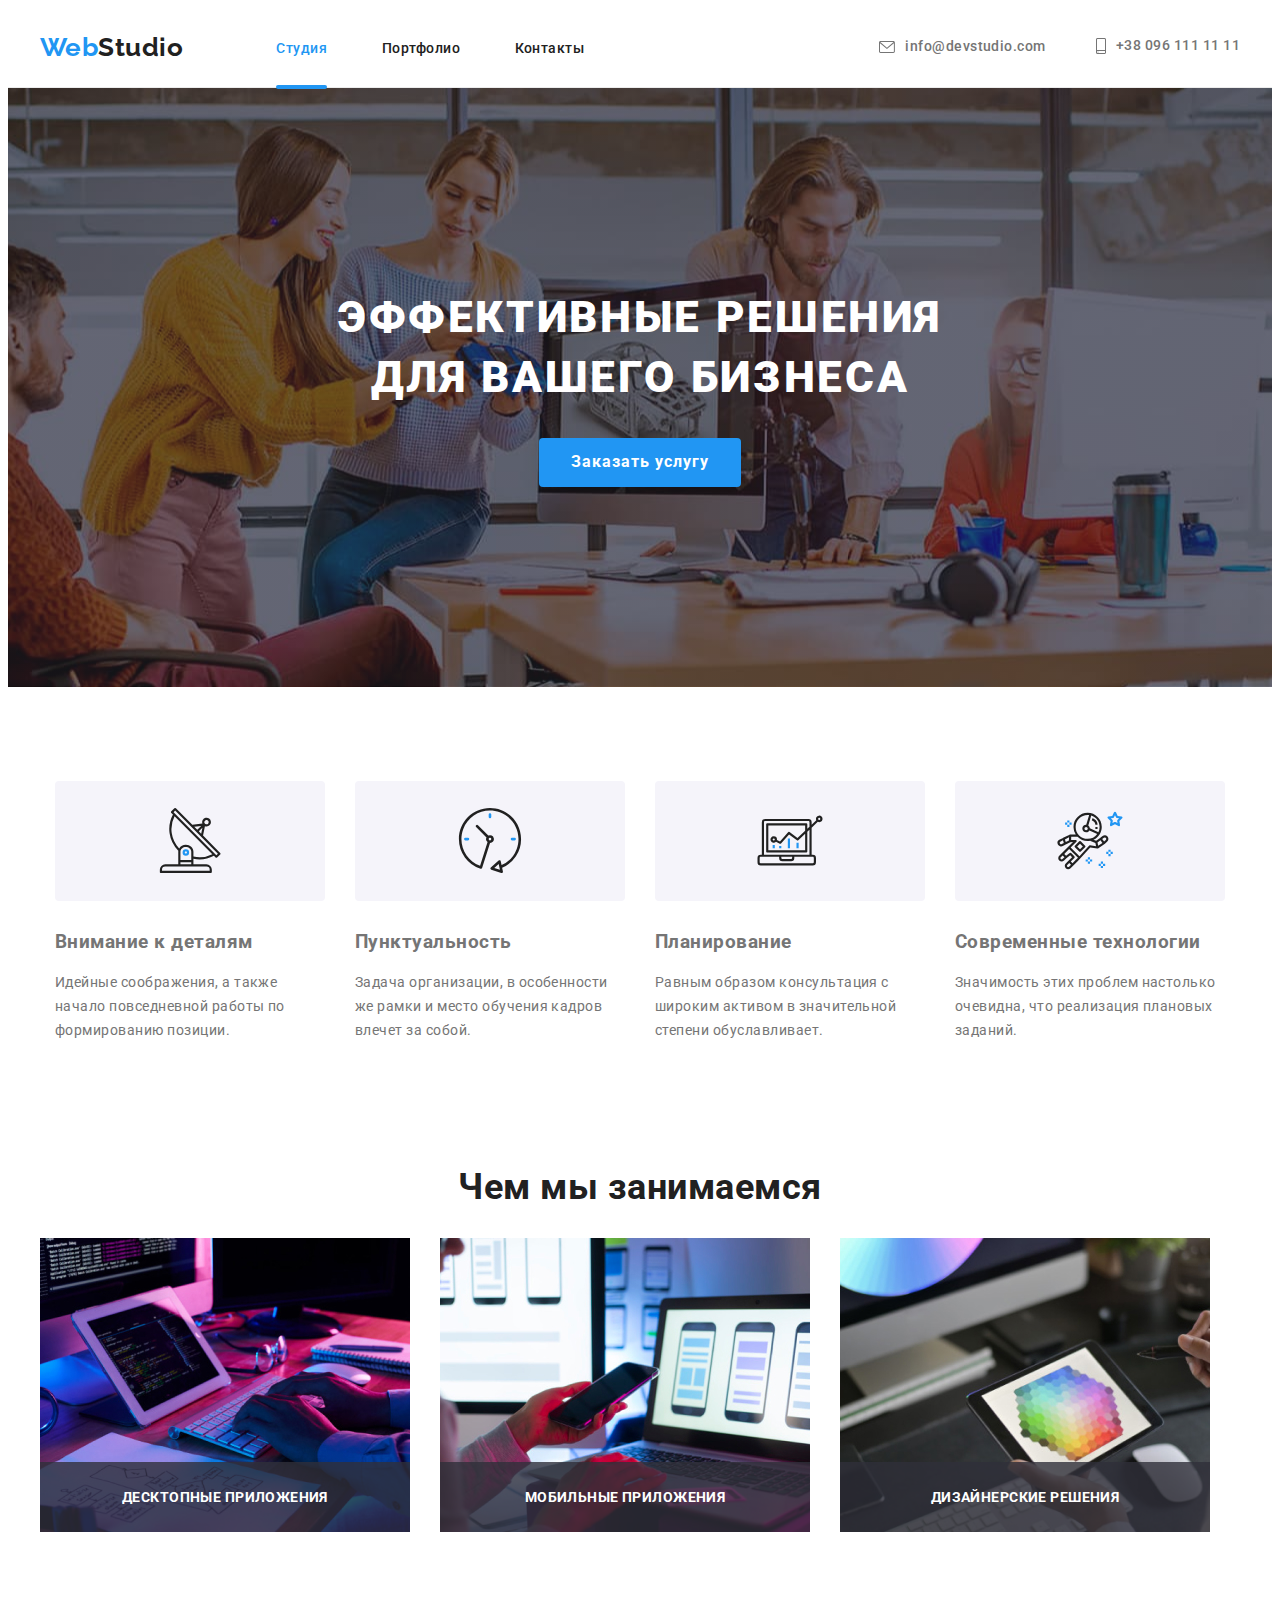
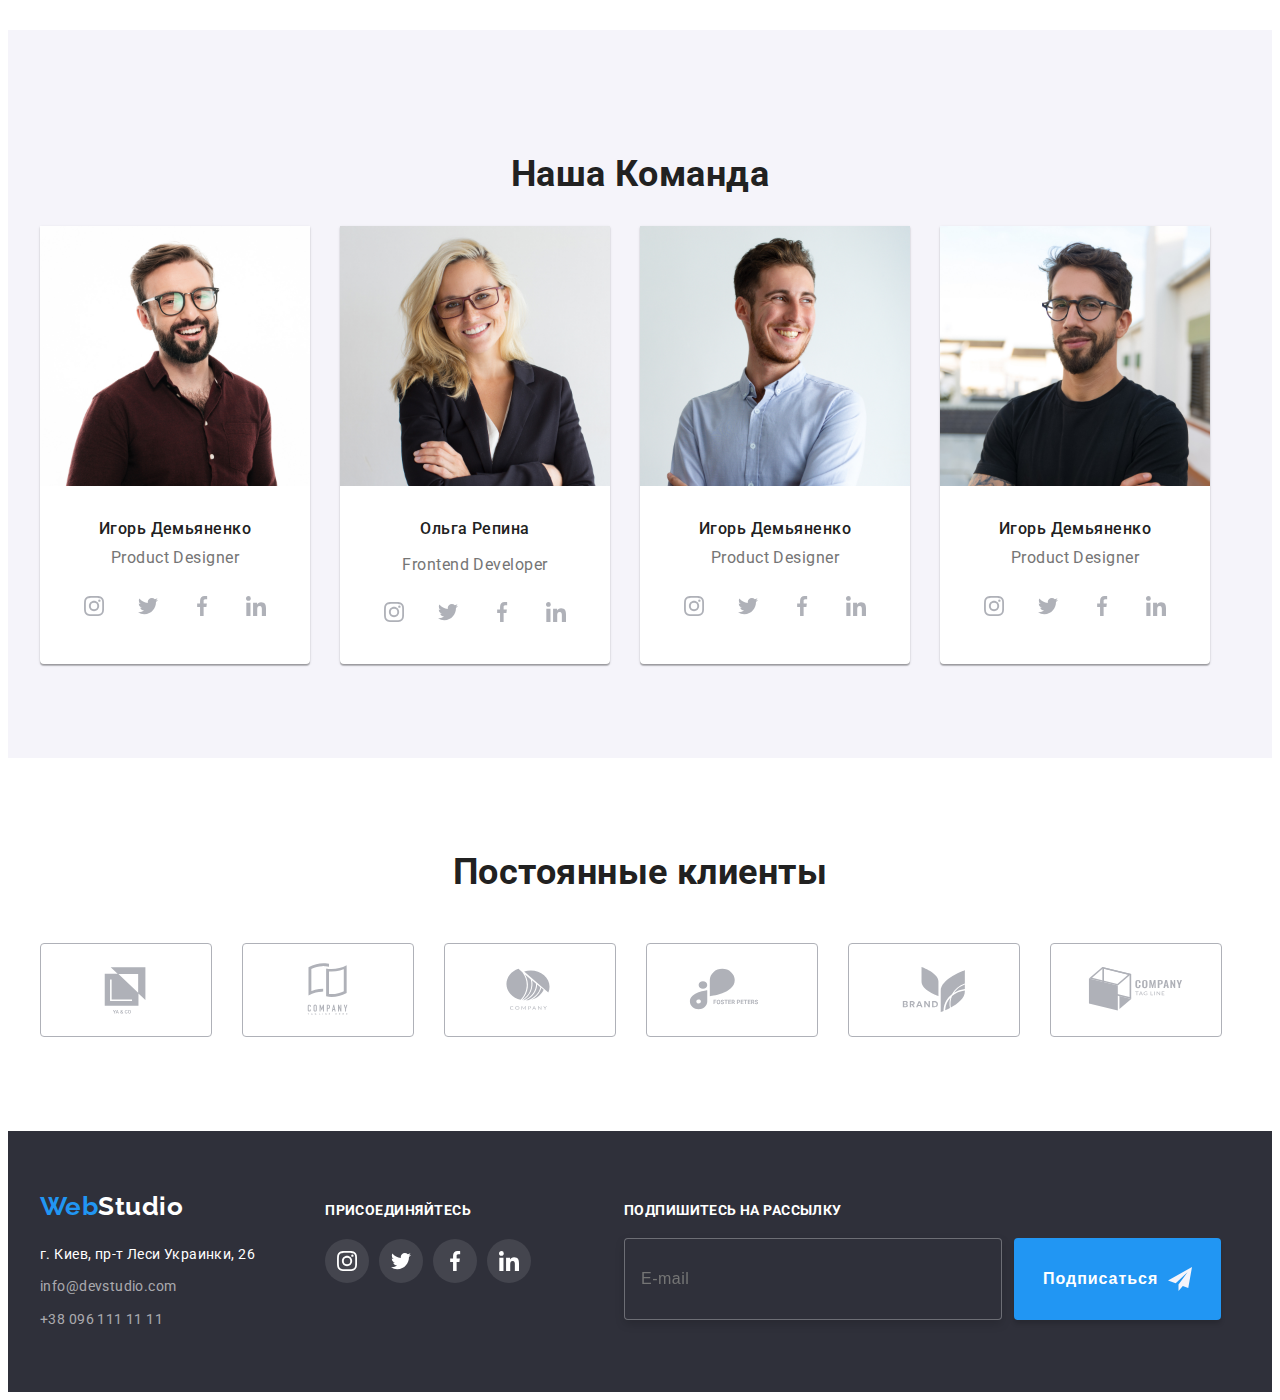
==== index.html @ 6ec65232 "homework1" ====
<!DOCTYPE html>
<html lang="ru">
<head>
    <meta charset="UTF-8">
    <meta http-equiv="X-UA-Compatible" content="IE=edge">
    <meta name="viewport" content="width=device-width, initial-scale=1.0">
    <title>Document</title>
    <link 
    href="https://fonts.googleapis.com/css2?family=Raleway:wght@700&family=Roboto:wght@400;500;700;900&display=swap" rel="stylesheet"
    />
    <link rel="stylesheet" 
    href="https://cdnjs.cloudflare.com/ajax/libs/modern-normalize/1.1.0/modern-normalize.min.css" integrity="sha512-wpPYUAdjBVSE4KJnH1VR1HeZfpl1ub8YT/NKx4PuQ5NmX2tKuGu6U/JRp5y+Y8XG2tV+wKQpNHVUX03MfMFn9Q==" crossorigin="anonymous" referrerpolicy="no-referrer" 
    />
    <link rel="stylesheet" href="./css/styles.css">
</head>
<body>
<!-- Шапка сайта -->
<header class="header-style">
    <nav class="nav-style conteiner">
            <a href="./index.html" class="logo"><span class="logo-color">Web</span>Studio</a>
            <ul class="site-nav list">
            <li class="item">
                <a href="./index.html" class="primery-nav-link">Студия</a>
            </li>
            <li class="item">
                <a href="./portfolio.html" class="nav-link" >Портфолио</a>
            </li>
            <li class="item">
                <a href="" class="nav-link">Контакты</a>
            </li>
            </ul>
            <ul class="auth-nav list">
            <li class="item">
             <a href="mailto:info@devstudio.com" class="contact-link">
                <svg class="header-icon" width="16" height="12"> 
                    <use href="./img/icons.svg#icon-mail">
                    </use>
                </svg>
                info@devstudio.com</a>
            </li>
            <li class="item">
             <a href="tel:+380991956428" class="contact-link">
                <svg class="header-icon" width="10" height="16">
                <use href="./img/icons.svg#icon-smartphone">
                </use>
                </svg> 
                +38 096 111 11 11</a>
             </li>
        </ul>
    </nav>
 </header>
 <main>
   <!-- Герой -->
   <section class="hero-style">
           <div class="hero-content conteiner">
           <h1>Эффективные решения <br>для вашего бизнеса</h1>
           <button type="button" class="button" data-modal-open>Заказать услугу</button>
           <div class="backdrope is-hidden" data-modal>
             <div class="modal">
                <button type="button" class="close-button" data-modal-close>
                    <svg class="close" width="11" height="11"> 
                        <use href="./img/icons/icons.svg#icon-close">
                        </use>
                    </svg>
                 </button>
                    <form class="form-style" action="">
                        <h2 class="">Оставьте свои данные, мы вам перезвоним</h2>
                    <label class="modal-form">
                        <span class="form-title">Имя</span>
                        <input class="form-input" type="text" name="user-name" placeholder=" " autofocus minlength="6" maxlength="12" required>
                        <svg class="modal-icon" height="12" width="12">
                            <use href="./img/icons/icons.svg#icon-name"></use>
                        </svg>
                    </label>
                    <label class="modal-form">
                        <span class="form-title">Телефон</span>
                        <input class="form-input" type="tel" name="user-phone" placeholder=" " minlength="6" maxlength="12" required>
                        <svg class="modal-icon" height="13" width="13">
                            <use href="./img/icons/icons.svg#icon-phone"></use>
                        </svg>
                    </label>
                    <label class="modal-form">
                        <span class="form-title">Почта</span>
                        <input type="email" class="form-input" name="user-mail" placeholder=" " minlength="6" maxlength="12" required>
                        <svg class="modal-icon" height="12" width="15">
                            <use href="./img/icons/icons.svg#icon-email"></use>
                        </svg>
                    </label>
                    <label>
                        <span class="form-title">Комментарий</span>
                        <textarea class="modal-text" rows="5" placeholder="Введите текст"></textarea>
                      </label>
                      <label class="label-checkbox">
                        <input class="modal-checkbox" type="checkbox" value="">
                        <span class="checkbox-on"></span>
                        <span class="saubscription">Соглашаюсь с рассылкой и принимаю
                            <a href="">Условия договора</a></span>
                      </label> 
                      <button class="modal-close-button" type="submit">Отправить</button>
                    </form>
                </form>
                </div>
             </div>
           </div>
   </section>
   <!-- Наши преимущества -->
   <section class="benefits">
    <div benefits__class="conteiner">
        <h2 class="benefits__heading">Наши преимущества</h2>
        <ul class="benefits__list list">
            <li class="benefits__item">
                <div class="benefits__icon">
                <svg height="65" widht="70" >
                    <use class="icon" href="./img/icons.svg#icon-antena">
                    </use>
                </svg>
            </div>
                <h3>Внимание к деталям</h3>
                <p class="benefits__title">Идейные соображения, а также начало повседневной работы по формированию позиции.</p>
            </li>
            <li class="benefits__item">
                <div class="benefits__icon">
                    <svg height="65" widht="70" >
                        <use class="icon" href="./img/icons.svg#icon-clock">
                        </use>
                    </svg>
                </div>
                <h3>Пунктуальность</h3>
                <p class="benefits__title">Задача организации, в особенности же рамки и место обучения кадров влечет за собой.</p>
            </li>
            <li class="benefits__item">
                <div class="benefits__icon">
                    <svg height="65" widht="70" >
                        <use class="icon" href="./img/icons.svg#icon-diagram">
                        </use>
                    </svg>
                </div>
                <h3>Планирование</h3>
                <p class="benefits__title">Равным образом консультация с широким активом в значительной степени обуславливает.</p>
            </li>
            <li class="benefits__item">
                <div class="benefits__icon">
                    <svg height="65" widht="70" >
                        <use class="icon" href="./img/icons.svg#icon-astronaut">
                        </use>
                    </svg>
                </div>
                <h3>Современные технологии</h3>
                <p class="benefits__title">Значимость этих проблем настолько очевидна, что реализация плановых заданий.</p>
            </li>
        </ul>
    </div>
   </section>
   <!--  чем мы занимаемся -->
   <section class="business">
       <div class="conteiner">
       <h2 class="business-heading">Чем мы занимаемся</h2>
       <ul class="business__list list">
        <li class="business__list--item">
            <img src="./img/1.jpeg" alt="Чем мы занимаемся" width="370">
                <p class="business__list--title">Десктопные приложения</p>
        </li>
        <li class="business__list--item">
            <img src="./img/2.jpeg" alt="Чем мы занимаемся" width="370">
                <p class="business__list--title">Мобильные приложения</p>
        </li>
        <li class="business__list--item">
            <img src="./img/3.jpeg" alt="Чем мы занимаемся" width="370">
                <p class="business__list--title">Дизайнерские решения</p>
        </li>
       </ul>
       </div>
   </section>
   <!-- Наша команда -->
   
   <section class="our-command">
    <div class="conteiner">
        <h2 class="command__heading">Наша Команда</h2>
        <ul class="command list">
            <li class="command__cart">
                <img src="./img/camanda1.jpeg" alt="наша команда" width="270">
                 <div class="command__info">
                    <h3 class="command__name">Игорь Демьяненко</h3>
                    <p class="command__position">Product Designer</p>
                    <ul class="command__socials list">
                        <li>
                            <a class="command__socials--link" href="">
                            <svg class="command__socials--icon" height="20" width="20">
                            <use href="./img/icons.svg#icon-instagram"></use>
                            </svg>
                            </a>
                        </li>
                        <li>
                            <a class="command__socials--link" href="">
                            <svg class="command__socials--icon" height="20" width="20">
                            <use href="./img/icons.svg#icon-twitter"></use>
                            </svg>
                            </a>
                        </li>
                        <li>
                            <a class="command__socials--link" href="">
                            <svg class="command__socials--icon" height="20px" width="20px">
                            <use href="./img/icons.svg#icon-facebook"></use>
                            </svg>
                            </a>
                        </li>
                        <li>
                            <a class="command__socials--link" href="">
                            <svg class="command__socials--icon" height="20" width="20">
                            <use href="./img/icons.svg#icon-linkedin"></use>
                            </svg>
                            </a>
                        </li>
                    </ul>
                 </div> 
            </li>
            <li class="command__cart">
                <img src="./img/camanda2.jpeg" alt="наша команда" width="270">
                <div class="command__info">
                    <h3 class="command__name">Ольга Репина</h3>
                    <p class="comand-position">Frontend Developer</p>
                    <ul class="command__socials list">
                        <li>
                            <a class="command__socials--link" href="">
                            <svg class="command__socials--icon" height="20" width="20">
                            <use href="./img/icons.svg#icon-instagram"></use>
                            </svg>
                            </a>
                        </li>
                        <li>
                            <a class="command__socials--link" href="">
                            <svg class="command__socials--icon" height="20" width="20">
                            <use href="./img/icons.svg#icon-twitter"></use>
                            </svg>
                            </a>
                        </li>
                        <li>
                            <a class="command__socials--link" href="">
                            <svg class="command__socials--icon" height="20px" width="20px">
                            <use href="./img/icons.svg#icon-facebook"></use>
                            </svg>
                            </a>
                        </li>
                        <li>
                            <a class="command__socials--link" href="">
                            <svg class="command__socials--icon" height="20" width="20">
                            <use href="./img/icons.svg#icon-linkedin"></use>
                            </svg>
                            </a>
                        </li>
                    </ul>
                </div>
                
            </li>
            <li class="command__cart">
                <img src="./img/camanda3.jpeg" alt="наша команда" width="270">
                <div class="command__info">
                    <h3 class="command__name">Игорь Демьяненко</h3>
                    <p class="command__position">Product Designer</p>
                    <ul class="command__socials list">
                        <li>
                            <a class="command__socials--link" href="">
                            <svg class="command__socials--icon" height="20" width="20">
                            <use href="./img/icons.svg#icon-instagram"></use>
                            </svg>
                            </a>
                        </li>
                        <li>
                            <a class="command__socials--link" href="">
                            <svg class="command__socials--icon" height="20" width="20">
                            <use href="./img/icons.svg#icon-twitter"></use>
                            </svg>
                            </a>
                        </li>
                        <li>
                            <a class="command__socials--link" href="">
                            <svg class="command__socials--icon" height="20px" width="20px">
                            <use href="./img/icons.svg#icon-facebook"></use>
                            </svg>
                            </a>
                        </li>
                        <li>
                            <a class="command__socials--link" href="">
                            <svg class="command__socials--icon" height="20" width="20">
                            <use href="./img/icons.svg#icon-linkedin"></use>
                            </svg>
                            </a>
                        </li>
                    </ul>
                </div>
                
            </li>
            <li class="command__cart">
                <img src="./img/camanda4.jpeg" alt="наша команда" width="270">
                <div class="command__info">
                    <h3 class="command__name">Игорь Демьяненко</h3>
                    <p class="command__position">Product Designer</p>
                    <ul class="command__socials list">
                        <li>
                            <a class="command__socials--link" href="">
                            <svg class="command__socials--icon" height="20" width="20">
                            <use href="./img/icons.svg#icon-instagram"></use>
                            </svg>
                            </a>
                        </li>
                        <li>
                            <a class="command__socials--link" href="">
                            <svg class="command__socials--icon" height="20" width="20">
                            <use href="./img/icons.svg#icon-twitter"></use>
                            </svg>
                            </a>
                        </li>
                        <li>
                            <a class="command__socials--link" href="">
                            <svg class="command__socials--icon" height="20px" width="20px">
                            <use href="./img/icons.svg#icon-facebook"></use>
                            </svg>
                            </a>
                        </li>
                        <li>
                            <a class="command__socials--link" href="">
                            <svg class="command__socials--icon" height="20" width="20">
                            <use href="./img/icons.svg#icon-linkedin"></use>
                            </svg>
                            </a>
                        </li>
                    </ul>
                </div>
            </li>
        </ul>
   </section>
   <section class="clients">
    <div class="clients-style conteiner">
        <h2>Постоянные клиенты</h2>
        <ul class="client-content list">
            <li class="client-box">
                <a class="client-link" href="">
                    <svg class="client-icon" height="60" width="106">
                    <use href="./img/icons.svg#icon-logo1"></use>
                    </svg>
                </a>
            </li>
            <li class="client-box">
                <a class="client-link" href="">
                    <svg class="client-icon" height="60" width="106">
                    <use href="./img/icons.svg#icon-logo2"></use>
                    </svg>
                </a>
            </li>
            <li class="client-box">
                <a class="client-link" href="">
                    <svg class="client-icon" height="60" width="106">
                    <use href="./img/icons.svg#icon-logo3"></use>
                    </svg>
                </a>
            </li>
            <li class="client-box">
                <a class="client-link" href="">
                    <svg class="client-icon" height="60" width="106">
                    <use href="./img/icons.svg#icon-logo4"></use>
                    </svg>
                </a>
            </li>
            <li class="client-box">
                <a class="client-link" href="">
                    <svg class="client-icon" height="60" width="106">
                    <use href="./img/icons.svg#icon-logo5"></use>
                    </svg>
                </a>
            </li>
            <li class="client-box">
                <a class="client-link" href="">
                    <svg class="client-icon" height="60" width="106">
                    <use href="./img/icons.svg#icon-logo6"></use>
                    </svg>
                </a>
            </li>
        </ul>
    </div>
   </section>
 </main>
<!-- Подвал -->
  <footer class="footer">
    <div class="footer__style conteiner">
         <address class="address">
            <a href="./index.html" class="footer__logo"><span class="logo-color">Web</span>Studio</a>
             <ul class="address__list list">
                <li class="address__item">
            <a href="https://www.google.com/maps/place/%D0%B1%D1%83%D0%BB.+%D0%9B%D0%B5%D1%81%D0%B8+%D0%A3%D0%BA%D1%80%D0%B0%D0%B8%D0%BD%D0%BA%D0%B8,+26,+%D0%9A%D0%B8%D0%B5%D0%B2,+02000/data=!4m2!3m1!1s0x40d4cf0e033ecbe9:0x57a4dffefec77da0?sa=X&ved=2ahUKEwik_cm1_Jr4AhUux4sKHWJNCagQ8gF6BAgCEAE" class="address__location">г. Киев, пр-т Леси Украинки, 26</a>
            </li>
            <li class="address__item">
            <a href="mailto:info@devstudio.com" class="address__contact">info@devstudio.com</a>
            </li>
            <li class="address__item">
            <a class="address__contact" href="tel:+380991956428">+38 096 111 11 11</a>
            </li>
        </ul>
       </address>
       <div class="footer__social">
        <p class="footer__social--title">присоединяйтесь</p>
         <ul class="footer__social--list list">
         <li>   
           <a class="footer__social--link" href="">
               <svg class="footer__social--icon" height="20" width="20">
               <use href="./img/icons.svg#icon-instagram"></use>
               </svg>
           </a>
         </li>
         <li>
             <a class="footer__social--link" href="">
                 <svg class="footer__social--icon" height="20" width="20">
                 <use href="./img/icons.svg#icon-twitter"></use>
                 </svg>
             </a>
         </li>
         <li>
             <a class="footer__social--link" href="">
                 <svg class="footer__social--icon" height="20" width="20">
                 <use href="./img/icons.svg#icon-facebook"></use>
                 </svg>
             </a>
         </li>
         <li>
             <a class="footer__social--link" href="">
                 <svg class="footer__social--icon" height="20" width="20">
                 <use href="./img/icons.svg#icon-linkedin"></use>
                 </svg>
             </a>
         </li>
         </ul>
         </div>
        <div class="subscription">
          <h3 class="subscription-heading">Подпишитесь на рассылку</h3>
           <div class="subscription__section">
            <form class="subscription__form">
              <label class="subscription__lable">
                <input class="subscription__email" name="foot-email" type="email" placeholder="E-mail"  minlength="3" required>
              </label>
            </form>
           <button class="subscription__button list" type="button">Подписаться
            <svg class="subscription__icon"hieght="24" width="24">
            <use href="./img/icons/icons.svg#icon-telegram"></use>
            </svg>
           </button>
          </div> 
       </div>
    </div>
  </footer>
  <script src="./js/modal.js"></script>
</body>
</html>
---- css/styles.css ----
body {
    font-family: Roboto, sans-serif; 
    text-decoration: none;
    color: var(--primery-text-color);
    letter-spacing: 0.03em;
}
:root {
    --primery-text-color:#757575;
    --accent-text-color: #2196F3;
    --title-text-color: #212121;
    --fast-time-animation: 1000ms, ;
}

h2 {
    font-weight: 700;
    font-size: 36px;
    line-height: 1.16;
    text-align: center;
    color: var(--title-text-color);
}
main {
    width: 1600px;
    display: inline;
}


ul {
    list-style: none;
}
a {
    text-decoration: none;
}

.conteiner {
    width: 1200px;
    padding-left: 15px;
    padding-right: 15px;
    margin-left: auto;
    margin-right: auto;
    margin-top: 0;
    padding-top: 0;
    


}
/* header */

.header-style {
    border-bottom: 1px solid #ECECEC;
    padding-top: 24px;
    padding-bottom: 24px;

}
.nav-style {
    display: flex;
    align-items: center;
   
}

.header-style a {
    
    text-decoration: none;
    display: inline-flex;
    align-items: center;
}

/* logo */
.logo {
    font-family: 'Raleway';
    font-weight: 700;
    font-size: 26px;
    line-height: 1.2;
    text-decoration: none;
    color: var(--title-text-color);
    margin-right: 93px;
}
.logo-color {
    color:var(--accent-text-color);
}
.list {
    list-style: none;
    padding: 0%;
    margin: 0;
}
/* site nav */
.site-nav {
    display: block;
    
}
.site-nav .item {
    display: inline-block;

}


.site-nav .item:not(:last-child) {
    margin-right: 50px;
}
.primery-nav-link {
    position: relative;
    font-weight: 500;
    font-size: 14px;
    line-height: 1.14;
    color: var(--accent-text-color);
}

.primery-nav-link::before {
    left: 0;
    right: 0;
    bottom: -32px;
    position: absolute;
    content: '';
    display: block;
    height: 4px;
    width: 100%;
    background-color: var(--accent-text-color);
    border-radius: 2px;
}

.nav-link {
    
    font-weight: 500;
    font-size: 14px;
    line-height: 1.14;
    color: var(--title-text-color);
    transition: color 250ms;
    transition-timing-function: cubic-bezier(0.4, 0, 0.2, 1)
    
}
.nav-link:hover,
.nav-link:focus {
    color: var(--accent-text-color);
}




/* auts nav */
.auth-nav {
    display: inline-flex;
    margin-left: auto;

}

.auth-nav .item + .item {
    margin-left: 50px;
}

.contact-link {
    font-family: 'Roboto';
    font-weight: 500;
    font-size: 14px;
    line-height: 1.14;
    color: var(--primery-text-color);
    transition: color 250ms ;
    transition-timing-function: cubic-bezier(0.4, 0, 0.2, 1)
}
.header-icon {
    margin-right: 10px;
    fill: #757575;
    transition: fill 250ms;
    transition-timing-function: cubic-bezier(0.4, 0, 0.2, 1)
    
    
}

.contact-link:focus,
.contact-link:hover {
    color: var(--accent-text-color);
}
.contact-link:focus .header-icon,
.contact-link:hover .header-icon {
    fill: var(--accent-text-color);
}


/* hero */
.hero-style {
    background: linear-gradient(rgba(47, 48, 58, 0.4), rgba(47, 48, 58, 0.4)), url(../img/hero.jpeg);
    background-color: #2F303A;
    background-repeat: no-repeat;
    background-position: center;
    padding-top: 200px;
    padding-bottom: 200px;

    
} 
.hero-content {
}

.hero-style .button {

    font-family:inherit;
    font-style: normal;
    font-weight: 700;   
    font-size: 16px;
    line-height: 1.8;
    
    display: flex;
    align-items: center;
    text-align: center;
    letter-spacing: 0.06em;
    color: #FFFFFF;
    background-color: var(--accent-text-color);
    box-shadow: 0px 4px 4px rgba(0, 0, 0, 0.15);
    border-radius: 4px;
    border: 0px;
    margin: auto;
    margin-top: 30px;
    
    padding: 10px 32px;

    cursor: pointer;
}

/* Modal */
.is-hidden {
    visibility: hidden;
    opacity: 0;
    
}
.backdrope {
    background-color: rgba(0, 0, 0, 0.2);
    height: 100vh;
    width: 100vw;
    position: fixed;
    top: 0;
    left: 0;
    transition-timing-function: cubic-bezier(0.4, 0, 0.2, 1);
    transition-duration:250ms 
}
.modal {
    
    position: relative;

    top: 50%;
    left: 50%;
    width: 528px;
    height: 581px;
    padding: 40px;
    transform: translate(-50%,-50%);
    background-color: #FFFFFF;
    box-shadow: 0px 1px 3px rgba(0, 0, 0, 0.12), 0px 1px 1px rgba(0, 0, 0, 0.14), 0px 2px 1px rgba(0, 0, 0, 0.2);
    border-radius: 4px;
}

/* modal forma */
.form-style h2 {
    width: 100%;
    text-align: center;
    font-weight: 700;
    font-size: 20px;
    line-height: calc(23/20);
    text-align: center;
    letter-spacing: 0.03em;

    color: #212121;
    margin: 0;
    margin-bottom: 12px;
}

.form-style {

}

.modal-form {
    

}

.form-title {

    font-weight: 400;
    font-size: 12px;
    line-height: calc(14/12);
    letter-spacing: 0.01em;
    color: #757575;
}

.form-input {
    padding-left: 42px;
    margin-top: 4px;
    height: 40px;
    width: 100%;
    border: 1px solid rgba(33, 33, 33, 0.2);
    border-radius: 4px;
    transition: border 250ms;
    transition-timing-function: cubic-bezier(0.4, 0, 0.2, 1);
    outline: transparent;
    
}

.modal-icon {
    /* height: 18px;
    width: 18px; */
    position: absolute;
    fill: #212121;
    position: relative;
    display: flex;
    justify-content: center;
    align-self: center;

    top: -25px;
    left: 15px;

    transition: fill 250ms;
    transition-timing-function: cubic-bezier(0.4, 0, 0.2, 1)
}
.modal-form:hover .form-input,
.modal-form:focus .form-input {
    border: 1px solid var(--accent-text-color);
}
.modal-form:hover .modal-icon,
.modal-form:focus .modal-icon {
    fill: var(--accent-text-color);
}

.form-input:not(:placeholder-shown):required:invalid {
    border: 1px solid red;
}
.form-input:not(:placeholder-shown):required:valid  {
    border: 1px solid chartreuse;
}

.modal-text {
    
    padding: 12px 16px;
    margin-top: 4px;
    width: 100%;
    height: 120px;
    transition:  border 250ms;
    transition-timing-function: cubic-bezier(0.4, 0, 0.2, 1);
    resize: none;
    outline: transparent;
}

.modal-text::placeholder {
    font-weight: 400;
    font-size: 12px;
    line-height: calc(14/12);
    letter-spacing: 0.01em;
    color:rgba(117, 117, 117, 0.5);
}

.label-checkbox {
    display: flex;
    justify-content: center;
    align-items: center;
}
.modal-checkbox {
    opacity: 0;

}
.checkbox-on {
    display: flex;
    justify-content: center;
    align-items: center;

    margin-right: 7px;
    padding-bottom: 3px;
    padding-top: 4px;

    height: 15px;
    width: 16px;
    border-radius: 2px;
    border: 2px solid var(--title-text-color);
    transition: background-color 250ms;
    transition-timing-function: cubic-bezier(0.4, 0, 0.2, 1);
   

}
.modal-checkbox:checked + .checkbox-on {
    display: flex;
    justify-content: center;
    align-items: center;

    background-size: contain;
    background-repeat: no-repeat;
    border: 2px solid var(--accent-text-color);
    background-color: var(--accent-text-color);
    background-image: url(../img/icons/checked.svg);
    height: 15px;
    width: 16px;
}

.saubscription {
    font-style: normal;
    font-weight: 400;
    font-size: 14px;
    line-height: calc(24/14);
    letter-spacing: 0.03em;
    color: #757575;

    
}
.saubscription a {
    text-decoration: underline;
    color: rgba(33, 150, 243, 1);
    font-style: normal;
    font-weight: 400;
    font-size: 14px;
    line-height: calc(24/14);
    letter-spacing: 0.03em;
}

.modal-close-button {
    display: inline-block;
    margin-top: 30px;
    margin-right: 124px;
    margin-left: 124px;

    padding: 10px 55px;

    font-weight: 700;
    font-size: 16px;
    line-height: 30px;
    letter-spacing: 0.06em;

    color: #FFFFFF;
    background: #2196F3;
    box-shadow: 0px 4px 4px rgba(0, 0, 0, 0.15);
    border-radius: 4px;
    border: 0;
    
    cursor: pointer;
    
}
/* close button */

.close-button {
    display: block;
    padding: 0;
    margin: 0;
    display: flex;
    justify-content: center;
    align-items: center;

    position: absolute;
    top: 8px;
    right: 8px;
    width: 30px;
    height: 30px;
    border-radius: 50%;
    background-color: #FFFFFF;
    border: 1px solid rgba(0, 0, 0, 0.1);
    cursor: pointer;
    
   
    
}
.close-button:hover .close {
    fill: var(--accent-text-color);

}
.close {
    display: flex;
    justify-content: center;
    align-items: center;
    transition: fill 250ms;
    transition-timing-function: cubic-bezier(0.4, 0, 0.2, 1);
}

.hero-style h1 {
    text-transform: uppercase;
    font-family: 'Roboto';
    font-style: normal;
    font-weight: 900;
    font-size: 44px;
    line-height: 1.36;
    text-align: center;
    letter-spacing: 0.06em;
    text-transform: uppercase;
    color: #FFFFFF;

    margin:0;
    
}



/* benefits*/
.benefits {
    padding-top: 94px;
    padding-bottom: 94px;
}
.benefits__list {
    display: flex;
    justify-content: center;
}

.benefits__icon {
    width: 270px;
    height: 120px;
    display: flex;
    justify-content: center;
    align-items: center;
    background: #F5F4FA;
    border-radius: 4px;
    margin-bottom: 30px;
    
}

    
.benefits__heading {
    font-weight: 700;
    font-size: 14px;
    line-height: 1.14;
    color: var(--title-text-color);
    text-transform: uppercase;
    margin-top: 0;
    margin-bottom: 10px;
}
.benefits__title {
    margin: 0;
    font-weight: 400;
    font-size: 14px;
    line-height: 1.7;
    color: var(--primery-text-color);
}
.benefits__heading {
   display: none;

}
.benefits__item {

    width: 270px;
}
.benefits__item +.benefits__item {
    margin-left: 30px;
}

/* Чем мы занимаемся */
.business {
    padding-bottom: 94px;
    
}
.business__heading {
    margin: 0%;
    margin-bottom: 50px;
}
.business__list {
    display: inline-flex;
    gap: 30px;
}
.business__list--item {
    position: relative;
}

.business__list--title {
    position: absolute;
    bottom: -10px;
    display: flex;
    justify-content: center;
    align-items: center;
    height: 70px;
    width: 370px;

    font-weight: 700;
    font-size: 14px;
    line-height: calc(16/14);
    text-transform: uppercase;
    letter-spacing: 0.03em;
    
    background-color: rgba(47, 48, 58, 0.8);
    color: #FFFFFF;
    
}

    
/* Comand */

.our-command {
    background-color: #F5F4FA;
    padding-top: 94px;
    padding-bottom: 94px;
}

.benefits__heading {
    margin: 0;
    margin-bottom:50px;
}
.command { 
    display: inline-flex;
    gap: 30px;
}
.command__cart {
    box-shadow: 0px 1px 3px rgba(0, 0, 0, 0.12), 0px 1px 1px rgba(0, 0, 0, 0.14), 0px 2px 1px rgba(0, 0, 0, 0.2);
    border-radius: 0px 0px 4px 4px;
    text-align: center;
    background-color: #fff;

}
.command__info {
    padding:30px 0;
}
.command__name {
    font-weight: 500;
    font-size: 16px;
    line-height: 1.18;
    color: var(--title-text-color);
    margin: 0;
    margin-bottom: 10px;

}

.command__position {
    font-weight: 400;
    font-size: 16px;
    line-height: 1.18;
    color:  var(--primery-text-color);
    margin: 0;
    margin-bottom: 16px;
}

.command__socials {
    display: inline-flex;
    justify-content: center;
    gap: 10px;
}

.command__socials--link {
    display: inline-flex;
    align-items: center;
    justify-content: center;
    width: 44px;
    height: 44px;
    background-color: #fff;
    border-radius: 50%;
    transition: background-color 250ms;
    transition-timing-function: cubic-bezier(0.4, 0, 0.2, 1);
}

.command__socials--icon {
    fill: #AFB1B8;
    transition: fill 250ms;
    transition-timing-function: cubic-bezier(0.4, 0, 0.2, 1);
}
.command__socials--link:hover .command__socials--icon,
.command__socials--link:focus .command__socials--icon {
    fill: #ffffff;
  
}
.command__socials--link:hover,
.command__socials--link:focus {
    background: var(--accent-text-color);
}
   
/* client logo */
.clients {
    padding-top: 94px;
    padding-bottom: 94px;

}
.clients-style h2 {
    margin: 0;
    margin-bottom: 50px;
}
.client-content {
    display: inline-flex;
    gap: 30px;
}

.client-link {
    
    display: flex;
    justify-content: center;
    align-self: center;
    width: 170px;
    height: 92px;
    border: 1px solid #AFB1B8;
    border-radius: 4px;
    transition: border 250ms;
    transition-timing-function: cubic-bezier(0.4, 0, 0.2, 1);
}
.client-icon {
    display: inline-flex;
    justify-content: center;
    align-self: center;
    fill: #AFB1B8;
    transition: fill 250ms;
    transition-timing-function: cubic-bezier(0.4, 0, 0.2, 1);
    

}
.client-link:hover .client-icon,
.client-link:focus .client-icon {
    fill: var(--accent-text-color);
}
.client-link:focus,
.client-link:hover {
    border: 1px solid var(--accent-text-color);
}

/* footer */

.footer {
    background-color: #2F303A;
    padding-top: 60px;
    padding-bottom: 60px;
}

.footer__style {
    display: flex;
    align-items: baseline; 
}


.footer__logo {
    margin-bottom: 20px;
    
    
    font-style: normal;
    font-family: 'Raleway';
    font-weight: 700;
    font-size: 26px;
    line-height: 1.2;
    color: #ffffff;
    
}

.address {
    display: flex;
    flex-direction: column;
    margin-right: 70px;

}

.address__contact {
    font-style: normal;
    font-weight: 400;
    font-size: 14px;
    line-height: 1.7;
    letter-spacing: 0.03em;
    color: rgba(255, 255, 255, 0.6);
    text-decoration: none;
    transform: color 250ms;
    transition-timing-function: cubic-bezier(0.4, 0, 0.2, 1);
    
}
.address__location {
    font-style: normal;
    font-weight: 400;
    font-size: 14px;
    line-height: 1.7;
    letter-spacing: 0.03em;
    color: #FFFFFF;
    text-decoration: none;
    transition: color 250ms;
    transition-timing-function: cubic-bezier(0.4, 0, 0.2, 1);
}


.address__contact:hover,
.address__contact:focus {
    text-decoration: none;
    font-style: normal;
    font-weight: 400;
    font-size: 14px;
    line-height: 1.7;
    letter-spacing: 0.03em;
    color: #FFFFFF;
}


.address__item:not(:last-child) {
    margin-bottom: 9px;
}



/* footer social links */

.footer__social--title {
    text-decoration: none;
    font-weight: 700;
    font-size: 14px;
    line-height: 1.14;
    margin: 0%;
    margin-bottom: 20px;
    text-transform: uppercase;
    color: #FFFFFF;

}
.footer__social--list{
    display: inline-flex;
    gap: 10px;
}

.footer__social--link {
    display: flex;
    justify-content: center;
    align-items: center;
    height: 44px;
    width: 44px;
    background-color: rgba(255, 255, 255, 0.1);
    border-radius: 50%;
    transition:  background-color 250ms;
    transition-timing-function: cubic-bezier(0.4, 0, 0.2, 1);


}
.footer__social--icon {
     fill: #FFFFFF;
     transition: fill 250ms;
}
.footer__social--link:hover,
.footer__social--link:focus {
    background-color: var(--accent-text-color);
}

/* Footer form */
.subscription {
    margin-left: 93px;
    display: flex;
    flex-direction: column;

    
}


.subscription-heading {
    text-transform:uppercase;
    margin: 0;
    margin-bottom: 20px;

    font-weight: 700;
    font-size: 14px;
    line-height: calc(16/14);
    letter-spacing: 0.03em;
    text-transform: uppercase;
    color: #FFFFFF;
}

.subscription__section {
    display: inline-flex;
}

.subscription__lable:hover .footer-email,
.subscription__lable:focus .footer-email {
    border:1px solid var(--accent-text-color);
    outline: 0;
    border-color: 0;
}

.subscription__email {
    width: 358px;
    height: 50px;
    padding-top: 15px;
    padding-bottom: 15px;
    padding-left: 16px;
    margin-right: 12px;
    background-color: #2F303A;
    border: 1px solid rgba(255, 255, 255, 0.3);
    filter: drop-shadow(0px 4px 4px rgba(0, 0, 0, 0.15));
    border-radius: 4px;
    color: #FFFFFF;
    font-weight: 400;
    font-size: 16px;
    line-height: calc(20/16);

    align-items: center;
    letter-spacing: 0.03em;
    transition: border 250ms;
    transition-timing-function: cubic-bezier(0.4, 0, 0.2, 1);
}

.subscription__email:not(:placeholder-shown):required:valid {
    border-color: chartreuse;
}
.subscription__email:not(:placeholder-shown):required:invalid {
    border-color: #f44336;
}

.subscription__button {
    padding: 10px 29px;
    display: flex;
    justify-content: center;
    align-items: center;

    font-weight: 700;
    font-size: 16px;
    line-height: 30px;
    align-items: center;
    text-align: center;
    letter-spacing: 0.06em;

    color: #FFFFFF;

    background: #2196F3;
    box-shadow: 0px 4px 4px rgba(0, 0, 0, 0.15);
    border-radius: 4px;
    border: 0;
    cursor: pointer;
}
.subscription__icon {
    height: 24px;
    width: 24px;
    margin-left: 10px;
    fill: #F5F4FA;
}
/* project button */

.button-nav {
    display: flex;
    justify-content: center;
    margin-bottom: 50px;
    
}
.project-button {
    
    font-family:inherit;
    font-weight: 500;
    font-size: 16px;
    line-height: 1.6;
    text-align: center;
    letter-spacing: 0.03em;
    color: var(--title-text-color);
    background-color: #F5F4FA;
    border: 0;
    border-radius: 4px;
    padding: 6px 22px;
    height: 38px;
    transition:  background-color 250ms;
    transition-timing-function: cubic-bezier(0.4, 0, 0.2, 1);

}
.button-nav .item:not(:last-child) {
    margin-right: 8px;
}

/* Project */
.main-project {
    padding-top: 94px;
    padding-bottom: 94px;

}
.main-project h1 {
    display: none;
}

.project {
    display: flex;
    flex-wrap: wrap;
    
}

.project .item:nth-child(3n) {
    margin-right: 0;
}
.project .item:nth-last-child(-n+3) {
    margin-bottom: 0;
}
.project .item {
    width: 370px;
    margin-right: 30px;
    margin-bottom: 30px;
    padding: 0%;
    box-sizing: border-box;
    border: 1px solid #EEEEEE;
    transition: color 250ms;
    transition-timing-function: cubic-bezier(0.4, 0, 0.2, 1);
}

.project .item:hover {
    box-shadow: 0px 1px 1px rgba(0, 0, 0, 0.12), 0px 4px 4px rgba(0, 0, 0, 0.06), 1px 4px 6px rgba(0, 0, 0, 0.16);
}

.project-button:hover {
    font-family:inherit;
    font-weight: 500;
    font-size: 16px;
    line-height: 1.6;
    text-align: center;
    letter-spacing: 0.03em;
    color: var(--title-text-color);
    background-color: #F5F4FA;
    border: 0;
    border-radius: 4px;
    padding: 6px 22px;
    height: 38px;
    color: #FFFFFF;
    background-color: var(--accent-text-color);
    border: 0;
    border-radius: 4px;
    cursor: pointer;
}
.project-button:focus {
    font-family: inherit;
    font-style: normal;
    font-weight: 500;
    font-size: 16px;
    line-height: 1.6;
    text-align: center;
    letter-spacing: 0.03em;
    color: #FFFFFF;
    background-color: var(--accent-text-color);
    border: 0;
    border-radius: 4px;
    width: 128px;
    height: 38px;
    left: 576px;
    top: 174px;
    border: 0;
}
.project-box {
    
    padding: 20px 24px;

}
.project-box img {
    max-width: 100%;
}
.project-text-primery {
    font-style: normal;
    font-weight: 700;
    font-size: 18px;
    line-height: 2;
    color: var(--title-text-color);
    letter-spacing: 0.06em;
    margin: 0 0 4px 0;

}
.project-text-assent {
    font-weight: 400;
    font-size: 16px;
    line-height: 1.8;
    color: #757575;
    text-decoration: none;letter-spacing: 0.03em;
    margin: 0;
    
}

.project-cart {
    position: relative;
    overflow: hidden;
    
}

.project-p {
   
    display: block;
    position: absolute;
    bottom: 0;
    
    margin: 0;
    width: 100%;
    height: 100%;
    transform: translatey(101%);
    transition: transform 250ms ease;
    transition-timing-function: cubic-bezier(0.4, 0, 0.2, 1);

    font-weight: 400;
    font-size: 18px;
    line-height: calc(28/18);
    letter-spacing: 0.03em;
    padding: 63px 24px;
    background-color: rgba(33, 150, 243, 0.9);
    color: #FFFFFF;

}
.project-box:hover .project-p {
    transform: translatey(0%);
    transition-timing-function: cubic-bezier(0.4, 0, 0.2, 1);
}




.site-nav .link {
    text-transform: capitalize;
  }

  pre {
    font-family: 'Arial', 'Helvetica', sans-serif;
    color: #2a2a2a;
    font-size: 16px;
  }
  
  pre::first-letter {
    font-family: 'Tahoma', serif;
    font-size: 32px;
    color: #f44336;
  }
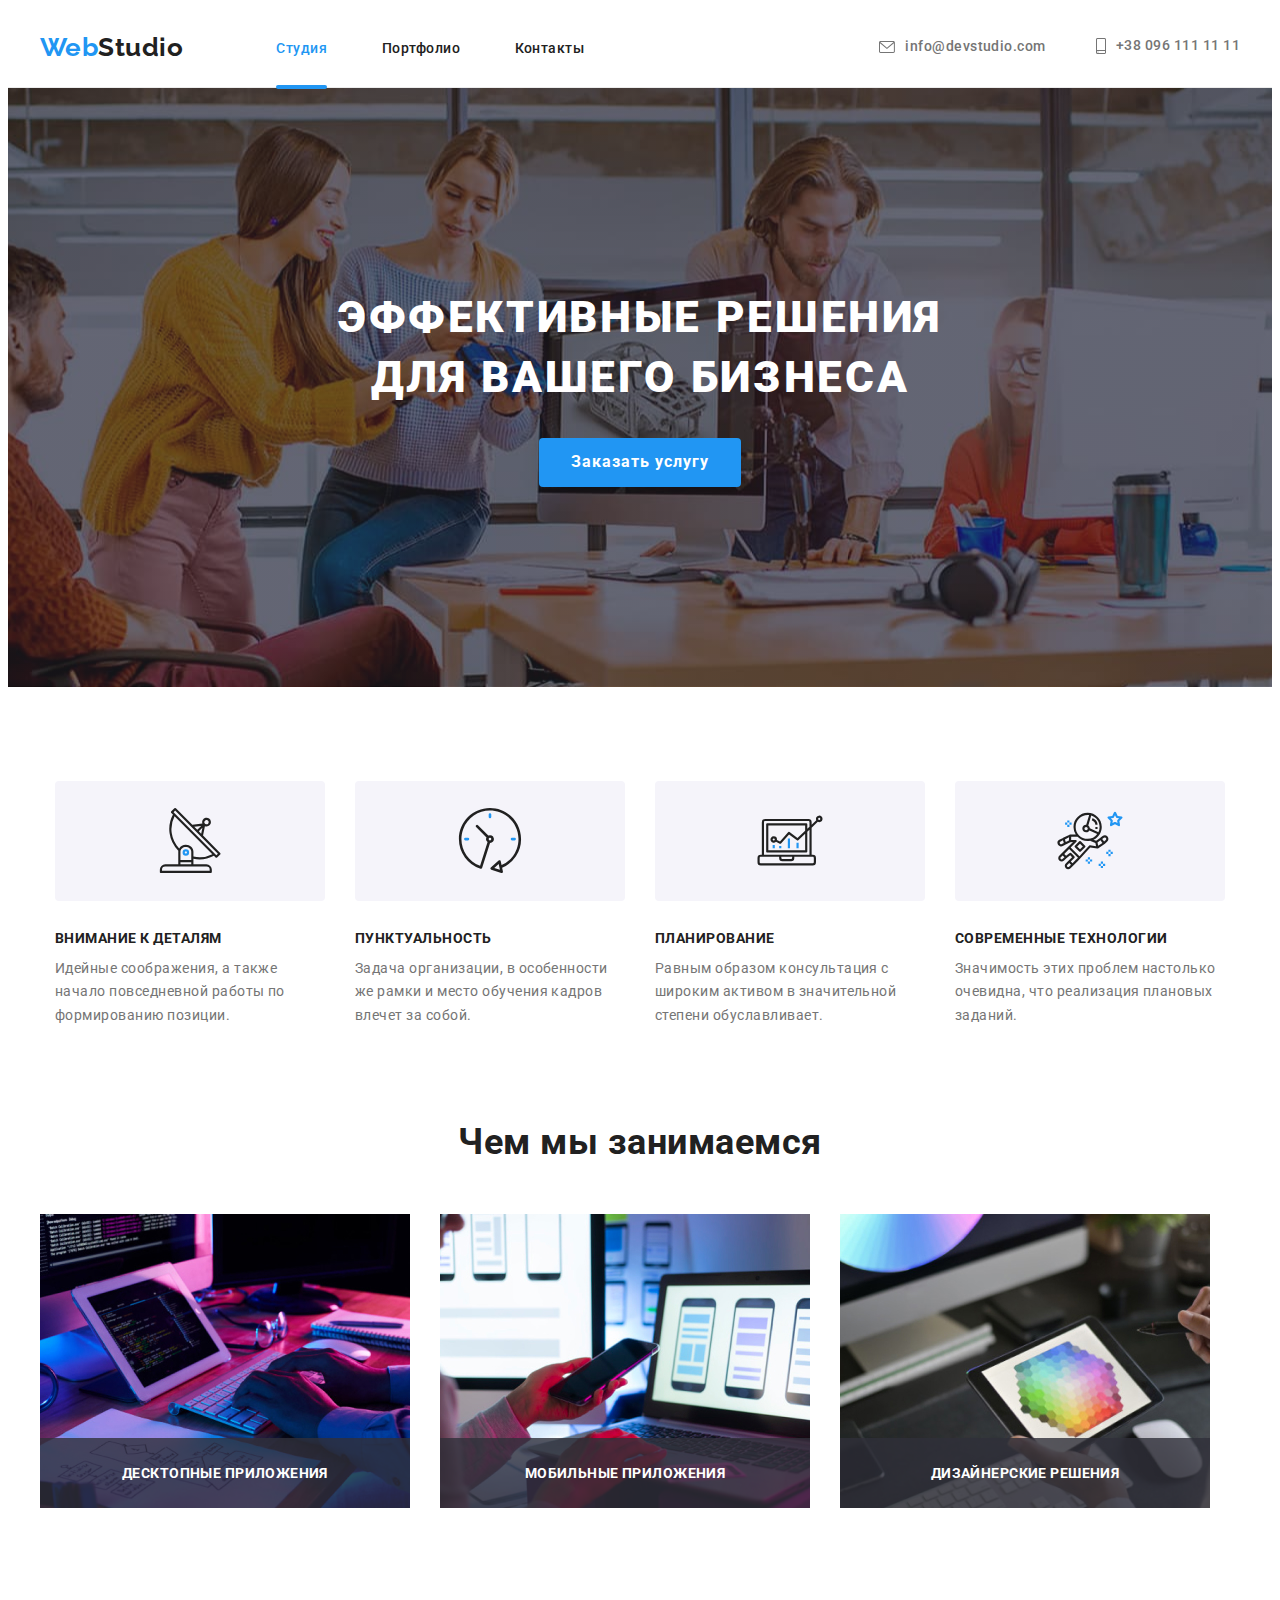
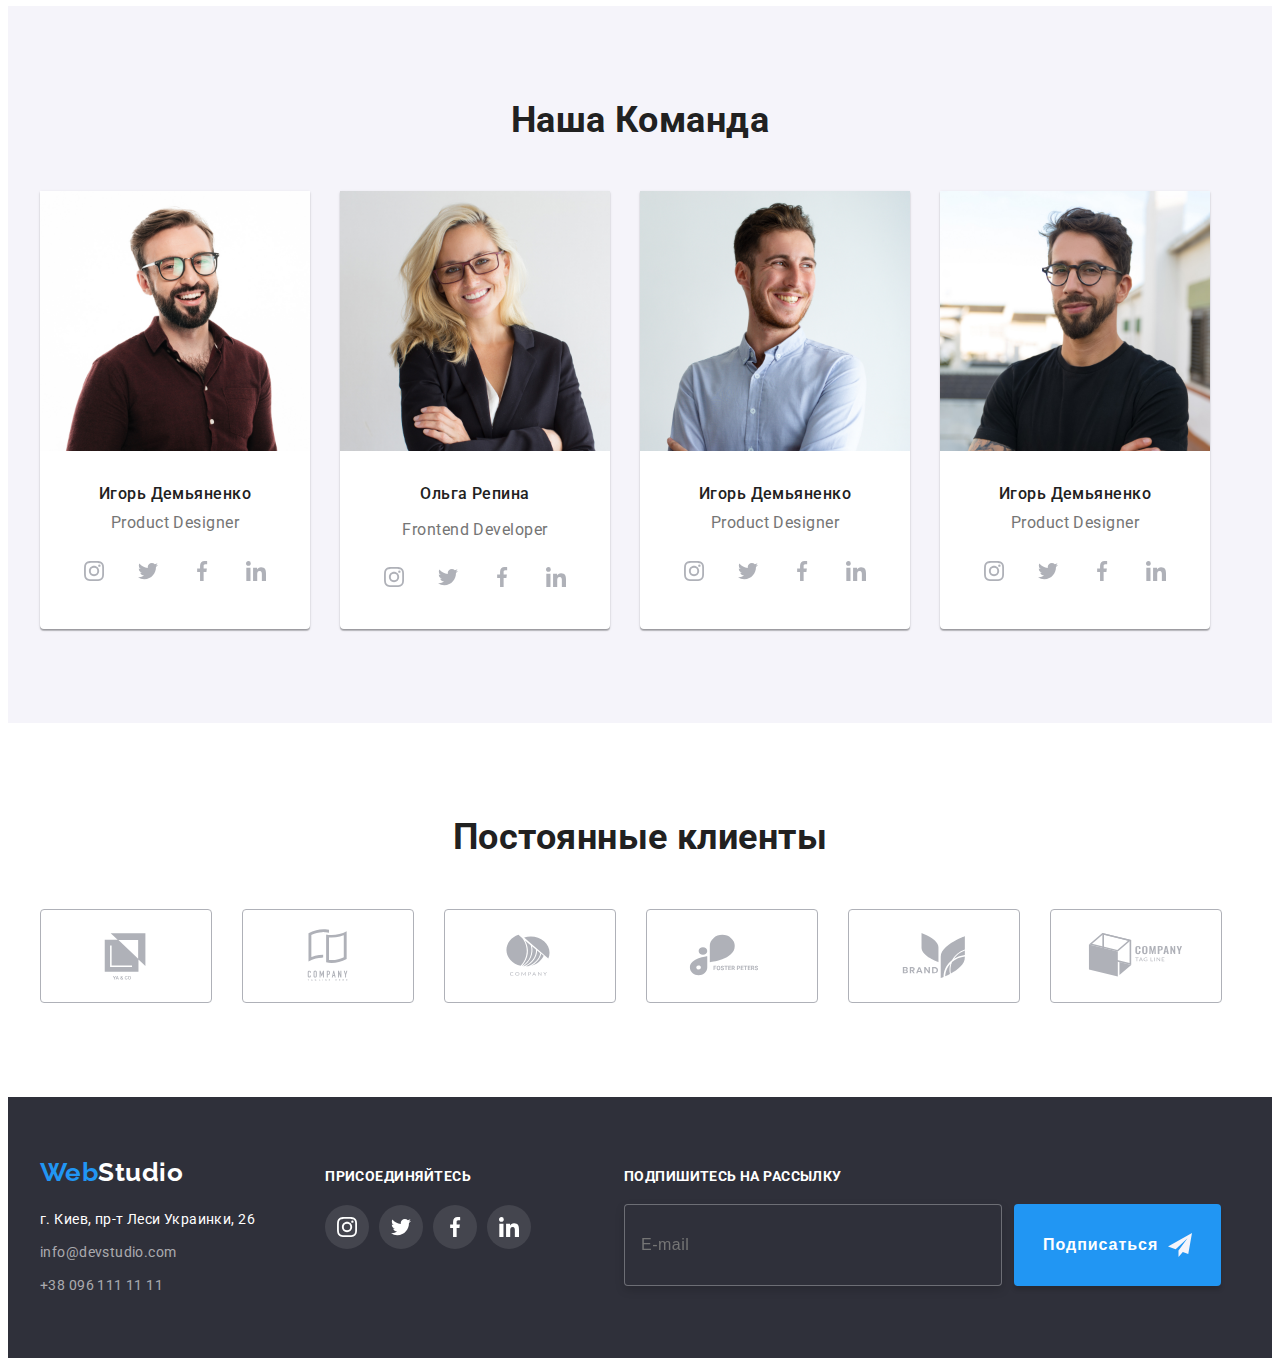
==== commit 55bc5baa: "homework1" ====
--- a/index.html
+++ b/index.html
@@ -12,6 +12,7 @@
     href="https://cdnjs.cloudflare.com/ajax/libs/modern-normalize/1.1.0/modern-normalize.min.css" integrity="sha512-wpPYUAdjBVSE4KJnH1VR1HeZfpl1ub8YT/NKx4PuQ5NmX2tKuGu6U/JRp5y+Y8XG2tV+wKQpNHVUX03MfMFn9Q==" crossorigin="anonymous" referrerpolicy="no-referrer" 
     />
     <link rel="stylesheet" href="./css/styles.css">
+    <link rel="stylesheet" href="./css/main.min.css">
 </head>
 <body>
 <!-- Шапка сайта -->
@@ -52,51 +53,51 @@
  <main>
    <!-- Герой -->
    <section class="hero-style">
-           <div class="hero-content conteiner">
+           <div class="conteiner">
            <h1>Эффективные решения <br>для вашего бизнеса</h1>
-           <button type="button" class="button" data-modal-open>Заказать услугу</button>
+           <button type="button" class="hero__button" data-modal-open>Заказать услугу</button>
            <div class="backdrope is-hidden" data-modal>
              <div class="modal">
-                <button type="button" class="close-button" data-modal-close>
-                    <svg class="close" width="11" height="11"> 
+                <button type="button" class="button__close-modal" data-modal-close>
+                    <svg class="button__close-modal--icon" width="11" height="11"> 
                         <use href="./img/icons/icons.svg#icon-close">
                         </use>
                     </svg>
                  </button>
-                    <form class="form-style" action="">
-                        <h2 class="">Оставьте свои данные, мы вам перезвоним</h2>
-                    <label class="modal-form">
-                        <span class="form-title">Имя</span>
-                        <input class="form-input" type="text" name="user-name" placeholder=" " autofocus minlength="6" maxlength="12" required>
-                        <svg class="modal-icon" height="12" width="12">
+                    <form class="modal__form" action="">
+                        <h2 class="modal__heading">Оставьте свои данные, мы вам перезвоним</h2>
+                    <label class="modal__label">
+                        <span class="modal__title">Имя</span>
+                        <input class="modal__input" type="text" name="user-name" placeholder=" " autofocus minlength="6" maxlength="12" required>
+                        <svg class="modal__icon" height="12" width="12">
                             <use href="./img/icons/icons.svg#icon-name"></use>
                         </svg>
                     </label>
-                    <label class="modal-form">
-                        <span class="form-title">Телефон</span>
-                        <input class="form-input" type="tel" name="user-phone" placeholder=" " minlength="6" maxlength="12" required>
-                        <svg class="modal-icon" height="13" width="13">
+                    <label class="modal__label">
+                        <span class="modal__title">Телефон</span>
+                        <input class="modal__input" type="tel" name="user-phone" placeholder=" " minlength="6" maxlength="12" required>
+                        <svg class="modal__icon" height="13" width="13">
                             <use href="./img/icons/icons.svg#icon-phone"></use>
                         </svg>
                     </label>
-                    <label class="modal-form">
-                        <span class="form-title">Почта</span>
-                        <input type="email" class="form-input" name="user-mail" placeholder=" " minlength="6" maxlength="12" required>
-                        <svg class="modal-icon" height="12" width="15">
+                    <label class="modal__label">
+                        <span class="modal__title">Почта</span>
+                        <input type="email" class="modal__input" name="user-mail" placeholder=" " minlength="6" maxlength="12" required>
+                        <svg class="modal__icon" height="12" width="15">
                             <use href="./img/icons/icons.svg#icon-email"></use>
                         </svg>
                     </label>
                     <label>
-                        <span class="form-title">Комментарий</span>
-                        <textarea class="modal-text" rows="5" placeholder="Введите текст"></textarea>
+                        <span class="modal__title">Комментарий</span>
+                        <textarea class="modal__text" rows="5" placeholder="Введите текст"></textarea>
                       </label>
-                      <label class="label-checkbox">
-                        <input class="modal-checkbox" type="checkbox" value="">
-                        <span class="checkbox-on"></span>
-                        <span class="saubscription">Соглашаюсь с рассылкой и принимаю
-                            <a href="">Условия договора</a></span>
+                      <label class="modal__checkbox">
+                        <input class="modal__checkbox--input" type="checkbox" value="">
+                        <span class="modal__checkbox-on"></span>
+                        <span class="modal__agreement">Соглашаюсь с рассылкой и принимаю
+                            <a class="modal__agreement--link" href="">Условия договора</a></span>
                       </label> 
-                      <button class="modal-close-button" type="submit">Отправить</button>
+                      <button class="button__agreement" type="submit">Отправить</button>
                     </form>
                 </form>
                 </div>
@@ -115,8 +116,8 @@
                     </use>
                 </svg>
             </div>
-                <h3>Внимание к деталям</h3>
-                <p class="benefits__title">Идейные соображения, а также начало повседневной работы по формированию позиции.</p>
+                <h3 class="benefits__title">Внимание к деталям</h3>
+                <p class="benefits__text">Идейные соображения, а также начало повседневной работы по формированию позиции.</p>
             </li>
             <li class="benefits__item">
                 <div class="benefits__icon">
@@ -125,8 +126,8 @@
                         </use>
                     </svg>
                 </div>
-                <h3>Пунктуальность</h3>
-                <p class="benefits__title">Задача организации, в особенности же рамки и место обучения кадров влечет за собой.</p>
+                <h3 class="benefits__title">Пунктуальность</h3>
+                <p class="benefits__text">Задача организации, в особенности же рамки и место обучения кадров влечет за собой.</p>
             </li>
             <li class="benefits__item">
                 <div class="benefits__icon">
@@ -135,8 +136,8 @@
                         </use>
                     </svg>
                 </div>
-                <h3>Планирование</h3>
-                <p class="benefits__title">Равным образом консультация с широким активом в значительной степени обуславливает.</p>
+                <h3 class="benefits__title">Планирование</h3>
+                <p class="benefits__text">Равным образом консультация с широким активом в значительной степени обуславливает.</p>
             </li>
             <li class="benefits__item">
                 <div class="benefits__icon">
@@ -145,8 +146,8 @@
                         </use>
                     </svg>
                 </div>
-                <h3>Современные технологии</h3>
-                <p class="benefits__title">Значимость этих проблем настолько очевидна, что реализация плановых заданий.</p>
+                <h3 class="benefits__title">Современные технологии</h3>
+                <p class="benefits__text">Значимость этих проблем настолько очевидна, что реализация плановых заданий.</p>
             </li>
         </ul>
     </div>
@@ -154,7 +155,7 @@
    <!--  чем мы занимаемся -->
    <section class="business">
        <div class="conteiner">
-       <h2 class="business-heading">Чем мы занимаемся</h2>
+       <h2 class="business__heading">Чем мы занимаемся</h2>
        <ul class="business__list list">
         <li class="business__list--item">
             <img src="./img/1.jpeg" alt="Чем мы занимаемся" width="370">
@@ -430,7 +431,7 @@
          </ul>
          </div>
         <div class="subscription">
-          <h3 class="subscription-heading">Подпишитесь на рассылку</h3>
+          <h3 class="subscription__heading">Подпишитесь на рассылку</h3>
            <div class="subscription__section">
             <form class="subscription__form">
               <label class="subscription__lable">
--- a/css/styles.css
+++ b/css/styles.css
@@ -1,1083 +1,16 @@
-body {
-    font-family: Roboto, sans-serif; 
-    text-decoration: none;
-    color: var(--primery-text-color);
-    letter-spacing: 0.03em;
-}
-:root {
-    --primery-text-color:#757575;
-    --accent-text-color: #2196F3;
-    --title-text-color: #212121;
-    --fast-time-animation: 1000ms, ;
-}
-
-h2 {
-    font-weight: 700;
-    font-size: 36px;
-    line-height: 1.16;
-    text-align: center;
-    color: var(--title-text-color);
-}
-main {
-    width: 1600px;
-    display: inline;
-}
-
-
-ul {
-    list-style: none;
-}
-a {
-    text-decoration: none;
-}
-
-.conteiner {
-    width: 1200px;
-    padding-left: 15px;
-    padding-right: 15px;
-    margin-left: auto;
-    margin-right: auto;
-    margin-top: 0;
-    padding-top: 0;
-    
-
-
-}
-/* header */
-
-.header-style {
-    border-bottom: 1px solid #ECECEC;
-    padding-top: 24px;
-    padding-bottom: 24px;
-
-}
-.nav-style {
-    display: flex;
-    align-items: center;
-   
-}
-
-.header-style a {
-    
-    text-decoration: none;
-    display: inline-flex;
-    align-items: center;
-}
-
-/* logo */
-.logo {
-    font-family: 'Raleway';
-    font-weight: 700;
-    font-size: 26px;
-    line-height: 1.2;
-    text-decoration: none;
-    color: var(--title-text-color);
-    margin-right: 93px;
-}
-.logo-color {
-    color:var(--accent-text-color);
-}
-.list {
-    list-style: none;
-    padding: 0%;
-    margin: 0;
-}
-/* site nav */
-.site-nav {
-    display: block;
-    
-}
-.site-nav .item {
-    display: inline-block;
-
-}
-
-
-.site-nav .item:not(:last-child) {
-    margin-right: 50px;
-}
-.primery-nav-link {
-    position: relative;
-    font-weight: 500;
-    font-size: 14px;
-    line-height: 1.14;
-    color: var(--accent-text-color);
-}
-
-.primery-nav-link::before {
-    left: 0;
-    right: 0;
-    bottom: -32px;
-    position: absolute;
-    content: '';
-    display: block;
-    height: 4px;
-    width: 100%;
-    background-color: var(--accent-text-color);
-    border-radius: 2px;
-}
-
-.nav-link {
-    
-    font-weight: 500;
-    font-size: 14px;
-    line-height: 1.14;
-    color: var(--title-text-color);
-    transition: color 250ms;
-    transition-timing-function: cubic-bezier(0.4, 0, 0.2, 1)
-    
-}
-.nav-link:hover,
-.nav-link:focus {
-    color: var(--accent-text-color);
-}
 
 
 
 
-/* auts nav */
-.auth-nav {
-    display: inline-flex;
-    margin-left: auto;
-
-}
-
-.auth-nav .item + .item {
-    margin-left: 50px;
-}
-
-.contact-link {
-    font-family: 'Roboto';
-    font-weight: 500;
-    font-size: 14px;
-    line-height: 1.14;
-    color: var(--primery-text-color);
-    transition: color 250ms ;
-    transition-timing-function: cubic-bezier(0.4, 0, 0.2, 1)
-}
-.header-icon {
-    margin-right: 10px;
-    fill: #757575;
-    transition: fill 250ms;
-    transition-timing-function: cubic-bezier(0.4, 0, 0.2, 1)
-    
-    
-}
-
-.contact-link:focus,
-.contact-link:hover {
-    color: var(--accent-text-color);
-}
-.contact-link:focus .header-icon,
-.contact-link:hover .header-icon {
-    fill: var(--accent-text-color);
-}
-
-
-/* hero */
-.hero-style {
-    background: linear-gradient(rgba(47, 48, 58, 0.4), rgba(47, 48, 58, 0.4)), url(../img/hero.jpeg);
-    background-color: #2F303A;
-    background-repeat: no-repeat;
-    background-position: center;
-    padding-top: 200px;
-    padding-bottom: 200px;
-
-    
-} 
-.hero-content {
-}
-
-.hero-style .button {
-
-    font-family:inherit;
-    font-style: normal;
-    font-weight: 700;   
-    font-size: 16px;
-    line-height: 1.8;
-    
-    display: flex;
-    align-items: center;
-    text-align: center;
-    letter-spacing: 0.06em;
-    color: #FFFFFF;
-    background-color: var(--accent-text-color);
-    box-shadow: 0px 4px 4px rgba(0, 0, 0, 0.15);
-    border-radius: 4px;
-    border: 0px;
-    margin: auto;
-    margin-top: 30px;
-    
-    padding: 10px 32px;
-
-    cursor: pointer;
-}
-
-/* Modal */
-.is-hidden {
-    visibility: hidden;
-    opacity: 0;
-    
-}
-.backdrope {
-    background-color: rgba(0, 0, 0, 0.2);
-    height: 100vh;
-    width: 100vw;
-    position: fixed;
-    top: 0;
-    left: 0;
-    transition-timing-function: cubic-bezier(0.4, 0, 0.2, 1);
-    transition-duration:250ms 
-}
-.modal {
-    
-    position: relative;
-
-    top: 50%;
-    left: 50%;
-    width: 528px;
-    height: 581px;
-    padding: 40px;
-    transform: translate(-50%,-50%);
-    background-color: #FFFFFF;
-    box-shadow: 0px 1px 3px rgba(0, 0, 0, 0.12), 0px 1px 1px rgba(0, 0, 0, 0.14), 0px 2px 1px rgba(0, 0, 0, 0.2);
-    border-radius: 4px;
-}
-
-/* modal forma */
-.form-style h2 {
-    width: 100%;
-    text-align: center;
-    font-weight: 700;
-    font-size: 20px;
-    line-height: calc(23/20);
-    text-align: center;
-    letter-spacing: 0.03em;
-
-    color: #212121;
-    margin: 0;
-    margin-bottom: 12px;
-}
-
-.form-style {
-
-}
-
-.modal-form {
-    
-
-}
-
-.form-title {
-
-    font-weight: 400;
-    font-size: 12px;
-    line-height: calc(14/12);
-    letter-spacing: 0.01em;
-    color: #757575;
-}
-
-.form-input {
-    padding-left: 42px;
-    margin-top: 4px;
-    height: 40px;
-    width: 100%;
-    border: 1px solid rgba(33, 33, 33, 0.2);
-    border-radius: 4px;
-    transition: border 250ms;
-    transition-timing-function: cubic-bezier(0.4, 0, 0.2, 1);
-    outline: transparent;
-    
-}
-
-.modal-icon {
-    /* height: 18px;
-    width: 18px; */
-    position: absolute;
-    fill: #212121;
-    position: relative;
-    display: flex;
-    justify-content: center;
-    align-self: center;
-
-    top: -25px;
-    left: 15px;
-
-    transition: fill 250ms;
-    transition-timing-function: cubic-bezier(0.4, 0, 0.2, 1)
-}
-.modal-form:hover .form-input,
-.modal-form:focus .form-input {
-    border: 1px solid var(--accent-text-color);
-}
-.modal-form:hover .modal-icon,
-.modal-form:focus .modal-icon {
-    fill: var(--accent-text-color);
-}
-
-.form-input:not(:placeholder-shown):required:invalid {
-    border: 1px solid red;
-}
-.form-input:not(:placeholder-shown):required:valid  {
-    border: 1px solid chartreuse;
-}
-
-.modal-text {
-    
-    padding: 12px 16px;
-    margin-top: 4px;
-    width: 100%;
-    height: 120px;
-    transition:  border 250ms;
-    transition-timing-function: cubic-bezier(0.4, 0, 0.2, 1);
-    resize: none;
-    outline: transparent;
-}
-
-.modal-text::placeholder {
-    font-weight: 400;
-    font-size: 12px;
-    line-height: calc(14/12);
-    letter-spacing: 0.01em;
-    color:rgba(117, 117, 117, 0.5);
-}
-
-.label-checkbox {
-    display: flex;
-    justify-content: center;
-    align-items: center;
-}
-.modal-checkbox {
-    opacity: 0;
-
-}
-.checkbox-on {
-    display: flex;
-    justify-content: center;
-    align-items: center;
-
-    margin-right: 7px;
-    padding-bottom: 3px;
-    padding-top: 4px;
-
-    height: 15px;
-    width: 16px;
-    border-radius: 2px;
-    border: 2px solid var(--title-text-color);
-    transition: background-color 250ms;
-    transition-timing-function: cubic-bezier(0.4, 0, 0.2, 1);
-   
-
-}
-.modal-checkbox:checked + .checkbox-on {
-    display: flex;
-    justify-content: center;
-    align-items: center;
-
-    background-size: contain;
-    background-repeat: no-repeat;
-    border: 2px solid var(--accent-text-color);
-    background-color: var(--accent-text-color);
-    background-image: url(../img/icons/checked.svg);
-    height: 15px;
-    width: 16px;
-}
-
-.saubscription {
-    font-style: normal;
-    font-weight: 400;
-    font-size: 14px;
-    line-height: calc(24/14);
-    letter-spacing: 0.03em;
-    color: #757575;
-
-    
-}
-.saubscription a {
-    text-decoration: underline;
-    color: rgba(33, 150, 243, 1);
-    font-style: normal;
-    font-weight: 400;
-    font-size: 14px;
-    line-height: calc(24/14);
-    letter-spacing: 0.03em;
-}
-
-.modal-close-button {
-    display: inline-block;
-    margin-top: 30px;
-    margin-right: 124px;
-    margin-left: 124px;
-
-    padding: 10px 55px;
-
-    font-weight: 700;
-    font-size: 16px;
-    line-height: 30px;
-    letter-spacing: 0.06em;
-
-    color: #FFFFFF;
-    background: #2196F3;
-    box-shadow: 0px 4px 4px rgba(0, 0, 0, 0.15);
-    border-radius: 4px;
-    border: 0;
-    
-    cursor: pointer;
-    
-}
-/* close button */
-
-.close-button {
-    display: block;
-    padding: 0;
-    margin: 0;
-    display: flex;
-    justify-content: center;
-    align-items: center;
-
-    position: absolute;
-    top: 8px;
-    right: 8px;
-    width: 30px;
-    height: 30px;
-    border-radius: 50%;
-    background-color: #FFFFFF;
-    border: 1px solid rgba(0, 0, 0, 0.1);
-    cursor: pointer;
-    
-   
-    
-}
-.close-button:hover .close {
-    fill: var(--accent-text-color);
-
-}
-.close {
-    display: flex;
-    justify-content: center;
-    align-items: center;
-    transition: fill 250ms;
-    transition-timing-function: cubic-bezier(0.4, 0, 0.2, 1);
-}
-
-.hero-style h1 {
-    text-transform: uppercase;
-    font-family: 'Roboto';
-    font-style: normal;
-    font-weight: 900;
-    font-size: 44px;
-    line-height: 1.36;
-    text-align: center;
-    letter-spacing: 0.06em;
-    text-transform: uppercase;
-    color: #FFFFFF;
-
-    margin:0;
-    
-}
-
-
-
-/* benefits*/
-.benefits {
-    padding-top: 94px;
-    padding-bottom: 94px;
-}
-.benefits__list {
-    display: flex;
-    justify-content: center;
-}
-
-.benefits__icon {
-    width: 270px;
-    height: 120px;
-    display: flex;
-    justify-content: center;
-    align-items: center;
-    background: #F5F4FA;
-    border-radius: 4px;
-    margin-bottom: 30px;
-    
-}
-
-    
-.benefits__heading {
-    font-weight: 700;
-    font-size: 14px;
-    line-height: 1.14;
-    color: var(--title-text-color);
-    text-transform: uppercase;
-    margin-top: 0;
-    margin-bottom: 10px;
-}
-.benefits__title {
-    margin: 0;
-    font-weight: 400;
-    font-size: 14px;
-    line-height: 1.7;
-    color: var(--primery-text-color);
-}
-.benefits__heading {
-   display: none;
-
-}
-.benefits__item {
-
-    width: 270px;
-}
-.benefits__item +.benefits__item {
-    margin-left: 30px;
-}
-
-/* Чем мы занимаемся */
-.business {
-    padding-bottom: 94px;
-    
-}
-.business__heading {
-    margin: 0%;
-    margin-bottom: 50px;
-}
-.business__list {
-    display: inline-flex;
-    gap: 30px;
-}
-.business__list--item {
-    position: relative;
-}
-
-.business__list--title {
-    position: absolute;
-    bottom: -10px;
-    display: flex;
-    justify-content: center;
-    align-items: center;
-    height: 70px;
-    width: 370px;
-
-    font-weight: 700;
-    font-size: 14px;
-    line-height: calc(16/14);
-    text-transform: uppercase;
-    letter-spacing: 0.03em;
-    
-    background-color: rgba(47, 48, 58, 0.8);
-    color: #FFFFFF;
-    
-}
-
-    
-/* Comand */
-
-.our-command {
-    background-color: #F5F4FA;
-    padding-top: 94px;
-    padding-bottom: 94px;
-}
-
-.benefits__heading {
-    margin: 0;
-    margin-bottom:50px;
-}
-.command { 
-    display: inline-flex;
-    gap: 30px;
-}
-.command__cart {
-    box-shadow: 0px 1px 3px rgba(0, 0, 0, 0.12), 0px 1px 1px rgba(0, 0, 0, 0.14), 0px 2px 1px rgba(0, 0, 0, 0.2);
-    border-radius: 0px 0px 4px 4px;
-    text-align: center;
-    background-color: #fff;
-
-}
-.command__info {
-    padding:30px 0;
-}
-.command__name {
-    font-weight: 500;
-    font-size: 16px;
-    line-height: 1.18;
-    color: var(--title-text-color);
-    margin: 0;
-    margin-bottom: 10px;
-
-}
-
-.command__position {
-    font-weight: 400;
-    font-size: 16px;
-    line-height: 1.18;
-    color:  var(--primery-text-color);
-    margin: 0;
-    margin-bottom: 16px;
-}
-
-.command__socials {
-    display: inline-flex;
-    justify-content: center;
-    gap: 10px;
-}
-
-.command__socials--link {
-    display: inline-flex;
-    align-items: center;
-    justify-content: center;
-    width: 44px;
-    height: 44px;
-    background-color: #fff;
-    border-radius: 50%;
-    transition: background-color 250ms;
-    transition-timing-function: cubic-bezier(0.4, 0, 0.2, 1);
-}
-
-.command__socials--icon {
-    fill: #AFB1B8;
-    transition: fill 250ms;
-    transition-timing-function: cubic-bezier(0.4, 0, 0.2, 1);
-}
-.command__socials--link:hover .command__socials--icon,
-.command__socials--link:focus .command__socials--icon {
-    fill: #ffffff;
-  
-}
-.command__socials--link:hover,
-.command__socials--link:focus {
-    background: var(--accent-text-color);
-}
-   
-/* client logo */
-.clients {
-    padding-top: 94px;
-    padding-bottom: 94px;
-
-}
-.clients-style h2 {
-    margin: 0;
-    margin-bottom: 50px;
-}
-.client-content {
-    display: inline-flex;
-    gap: 30px;
-}
-
-.client-link {
-    
-    display: flex;
-    justify-content: center;
-    align-self: center;
-    width: 170px;
-    height: 92px;
-    border: 1px solid #AFB1B8;
-    border-radius: 4px;
-    transition: border 250ms;
-    transition-timing-function: cubic-bezier(0.4, 0, 0.2, 1);
-}
-.client-icon {
-    display: inline-flex;
-    justify-content: center;
-    align-self: center;
-    fill: #AFB1B8;
-    transition: fill 250ms;
-    transition-timing-function: cubic-bezier(0.4, 0, 0.2, 1);
-    
-
-}
-.client-link:hover .client-icon,
-.client-link:focus .client-icon {
-    fill: var(--accent-text-color);
-}
-.client-link:focus,
-.client-link:hover {
-    border: 1px solid var(--accent-text-color);
-}
-
-/* footer */
-
-.footer {
-    background-color: #2F303A;
-    padding-top: 60px;
-    padding-bottom: 60px;
-}
-
-.footer__style {
-    display: flex;
-    align-items: baseline; 
-}
-
-
-.footer__logo {
-    margin-bottom: 20px;
-    
-    
-    font-style: normal;
-    font-family: 'Raleway';
-    font-weight: 700;
-    font-size: 26px;
-    line-height: 1.2;
-    color: #ffffff;
-    
-}
-
-.address {
-    display: flex;
-    flex-direction: column;
-    margin-right: 70px;
-
-}
-
-.address__contact {
-    font-style: normal;
-    font-weight: 400;
-    font-size: 14px;
-    line-height: 1.7;
-    letter-spacing: 0.03em;
-    color: rgba(255, 255, 255, 0.6);
-    text-decoration: none;
-    transform: color 250ms;
-    transition-timing-function: cubic-bezier(0.4, 0, 0.2, 1);
-    
-}
-.address__location {
-    font-style: normal;
-    font-weight: 400;
-    font-size: 14px;
-    line-height: 1.7;
-    letter-spacing: 0.03em;
-    color: #FFFFFF;
-    text-decoration: none;
-    transition: color 250ms;
-    transition-timing-function: cubic-bezier(0.4, 0, 0.2, 1);
-}
-
-
-.address__contact:hover,
-.address__contact:focus {
-    text-decoration: none;
-    font-style: normal;
-    font-weight: 400;
-    font-size: 14px;
-    line-height: 1.7;
-    letter-spacing: 0.03em;
-    color: #FFFFFF;
-}
-
-
-.address__item:not(:last-child) {
-    margin-bottom: 9px;
-}
-
-
-
-/* footer social links */
-
-.footer__social--title {
-    text-decoration: none;
-    font-weight: 700;
-    font-size: 14px;
-    line-height: 1.14;
-    margin: 0%;
-    margin-bottom: 20px;
-    text-transform: uppercase;
-    color: #FFFFFF;
-
-}
-.footer__social--list{
-    display: inline-flex;
-    gap: 10px;
-}
-
-.footer__social--link {
-    display: flex;
-    justify-content: center;
-    align-items: center;
-    height: 44px;
-    width: 44px;
-    background-color: rgba(255, 255, 255, 0.1);
-    border-radius: 50%;
-    transition:  background-color 250ms;
-    transition-timing-function: cubic-bezier(0.4, 0, 0.2, 1);
-
-
-}
-.footer__social--icon {
-     fill: #FFFFFF;
-     transition: fill 250ms;
-}
-.footer__social--link:hover,
-.footer__social--link:focus {
-    background-color: var(--accent-text-color);
-}
-
-/* Footer form */
-.subscription {
-    margin-left: 93px;
-    display: flex;
-    flex-direction: column;
-
-    
-}
-
-
-.subscription-heading {
-    text-transform:uppercase;
-    margin: 0;
-    margin-bottom: 20px;
-
-    font-weight: 700;
-    font-size: 14px;
-    line-height: calc(16/14);
-    letter-spacing: 0.03em;
-    text-transform: uppercase;
-    color: #FFFFFF;
-}
-
-.subscription__section {
-    display: inline-flex;
-}
-
-.subscription__lable:hover .footer-email,
-.subscription__lable:focus .footer-email {
-    border:1px solid var(--accent-text-color);
-    outline: 0;
-    border-color: 0;
-}
-
-.subscription__email {
-    width: 358px;
-    height: 50px;
-    padding-top: 15px;
-    padding-bottom: 15px;
-    padding-left: 16px;
-    margin-right: 12px;
-    background-color: #2F303A;
-    border: 1px solid rgba(255, 255, 255, 0.3);
-    filter: drop-shadow(0px 4px 4px rgba(0, 0, 0, 0.15));
-    border-radius: 4px;
-    color: #FFFFFF;
-    font-weight: 400;
-    font-size: 16px;
-    line-height: calc(20/16);
-
-    align-items: center;
-    letter-spacing: 0.03em;
-    transition: border 250ms;
-    transition-timing-function: cubic-bezier(0.4, 0, 0.2, 1);
-}
-
-.subscription__email:not(:placeholder-shown):required:valid {
-    border-color: chartreuse;
-}
-.subscription__email:not(:placeholder-shown):required:invalid {
-    border-color: #f44336;
-}
-
-.subscription__button {
-    padding: 10px 29px;
-    display: flex;
-    justify-content: center;
-    align-items: center;
-
-    font-weight: 700;
-    font-size: 16px;
-    line-height: 30px;
-    align-items: center;
-    text-align: center;
-    letter-spacing: 0.06em;
-
-    color: #FFFFFF;
-
-    background: #2196F3;
-    box-shadow: 0px 4px 4px rgba(0, 0, 0, 0.15);
-    border-radius: 4px;
-    border: 0;
-    cursor: pointer;
-}
-.subscription__icon {
-    height: 24px;
-    width: 24px;
-    margin-left: 10px;
-    fill: #F5F4FA;
-}
-/* project button */
-
-.button-nav {
-    display: flex;
-    justify-content: center;
-    margin-bottom: 50px;
-    
-}
-.project-button {
-    
-    font-family:inherit;
-    font-weight: 500;
-    font-size: 16px;
-    line-height: 1.6;
-    text-align: center;
-    letter-spacing: 0.03em;
-    color: var(--title-text-color);
-    background-color: #F5F4FA;
-    border: 0;
-    border-radius: 4px;
-    padding: 6px 22px;
-    height: 38px;
-    transition:  background-color 250ms;
-    transition-timing-function: cubic-bezier(0.4, 0, 0.2, 1);
-
-}
-.button-nav .item:not(:last-child) {
-    margin-right: 8px;
-}
-
-/* Project */
-.main-project {
-    padding-top: 94px;
-    padding-bottom: 94px;
-
-}
-.main-project h1 {
-    display: none;
-}
-
-.project {
-    display: flex;
-    flex-wrap: wrap;
-    
-}
-
-.project .item:nth-child(3n) {
-    margin-right: 0;
-}
-.project .item:nth-last-child(-n+3) {
-    margin-bottom: 0;
-}
-.project .item {
-    width: 370px;
-    margin-right: 30px;
-    margin-bottom: 30px;
-    padding: 0%;
-    box-sizing: border-box;
-    border: 1px solid #EEEEEE;
-    transition: color 250ms;
-    transition-timing-function: cubic-bezier(0.4, 0, 0.2, 1);
-}
-
-.project .item:hover {
-    box-shadow: 0px 1px 1px rgba(0, 0, 0, 0.12), 0px 4px 4px rgba(0, 0, 0, 0.06), 1px 4px 6px rgba(0, 0, 0, 0.16);
-}
-
-.project-button:hover {
-    font-family:inherit;
-    font-weight: 500;
-    font-size: 16px;
-    line-height: 1.6;
-    text-align: center;
-    letter-spacing: 0.03em;
-    color: var(--title-text-color);
-    background-color: #F5F4FA;
-    border: 0;
-    border-radius: 4px;
-    padding: 6px 22px;
-    height: 38px;
-    color: #FFFFFF;
-    background-color: var(--accent-text-color);
-    border: 0;
-    border-radius: 4px;
-    cursor: pointer;
-}
-.project-button:focus {
-    font-family: inherit;
-    font-style: normal;
-    font-weight: 500;
-    font-size: 16px;
-    line-height: 1.6;
-    text-align: center;
-    letter-spacing: 0.03em;
-    color: #FFFFFF;
-    background-color: var(--accent-text-color);
-    border: 0;
-    border-radius: 4px;
-    width: 128px;
-    height: 38px;
-    left: 576px;
-    top: 174px;
-    border: 0;
-}
-.project-box {
-    
-    padding: 20px 24px;
-
-}
-.project-box img {
-    max-width: 100%;
-}
-.project-text-primery {
-    font-style: normal;
-    font-weight: 700;
-    font-size: 18px;
-    line-height: 2;
-    color: var(--title-text-color);
-    letter-spacing: 0.06em;
-    margin: 0 0 4px 0;
-
-}
-.project-text-assent {
-    font-weight: 400;
-    font-size: 16px;
-    line-height: 1.8;
-    color: #757575;
-    text-decoration: none;letter-spacing: 0.03em;
-    margin: 0;
-    
-}
-
-.project-cart {
-    position: relative;
-    overflow: hidden;
-    
-}
-
-.project-p {
-   
-    display: block;
-    position: absolute;
-    bottom: 0;
-    
-    margin: 0;
-    width: 100%;
-    height: 100%;
-    transform: translatey(101%);
-    transition: transform 250ms ease;
-    transition-timing-function: cubic-bezier(0.4, 0, 0.2, 1);
-
-    font-weight: 400;
-    font-size: 18px;
-    line-height: calc(28/18);
-    letter-spacing: 0.03em;
-    padding: 63px 24px;
-    background-color: rgba(33, 150, 243, 0.9);
-    color: #FFFFFF;
-
-}
-.project-box:hover .project-p {
-    transform: translatey(0%);
-    transition-timing-function: cubic-bezier(0.4, 0, 0.2, 1);
-}
 
 
 
 
-.site-nav .link {
-    text-transform: capitalize;
-  }
 
-  pre {
-    font-family: 'Arial', 'Helvetica', sans-serif;
-    color: #2a2a2a;
-    font-size: 16px;
-  }
-  
-  pre::first-letter {
-    font-family: 'Tahoma', serif;
-    font-size: 32px;
-    color: #f44336;
-  }+
+
+
+    
+
+
+
--- a/css/main.min.css
+++ b/css/main.min.css
@@ -0,0 +1 @@
+h2{font-weight:700;font-size:36px;line-height:1.16;text-align:center;color:var(--title-text-color)}main{width:1600px;display:inline}ul{list-style:none}a{text-decoration:none}body{font-family:Roboto,sans-serif;text-decoration:none;color:var(--primery-text-color);letter-spacing:.03em}.conteiner{width:1200px;padding-left:15px;padding-right:15px;margin-left:auto;margin-right:auto;margin-top:0;padding-top:0}:root{--primery-text-color: #757575;--accent-text-color: #2196F3;--title-text-color: #212121;--fast-time-animation: 1000ms, }.header-style{border-bottom:1px solid #ececec;padding-top:24px;padding-bottom:24px}.nav-style{display:flex;align-items:center}.header-style a{text-decoration:none;display:inline-flex;align-items:center}.logo{font-family:"Raleway";font-weight:700;font-size:26px;line-height:1.2;text-decoration:none;color:var(--title-text-color);margin-right:93px}.logo-color{color:var(--accent-text-color)}.list{list-style:none;padding:0%;margin:0}.site-nav{display:block}.site-nav .item{display:inline-block}.site-nav .link{text-transform:capitalize}.site-nav .item:not(:last-child){margin-right:50px}.primery-nav-link{position:relative;font-weight:500;font-size:14px;line-height:1.14;color:var(--accent-text-color)}.primery-nav-link::before{left:0;right:0;bottom:-32px;position:absolute;content:"";display:block;height:4px;width:100%;background-color:var(--accent-text-color);border-radius:2px}.nav-link{font-weight:500;font-size:14px;line-height:1.14;color:var(--title-text-color);transition:color 250ms;transition-timing-function:cubic-bezier(0.4, 0, 0.2, 1)}.nav-link:hover,.nav-link:focus{color:var(--accent-text-color)}.auth-nav{display:inline-flex;margin-left:auto}.auth-nav .item+.item{margin-left:50px}.contact-link{font-family:"Roboto";font-weight:500;font-size:14px;line-height:1.14;color:var(--primery-text-color);transition:color 250ms;transition-timing-function:cubic-bezier(0.4, 0, 0.2, 1)}.header-icon{margin-right:10px;fill:#757575;transition:fill 250ms;transition-timing-function:cubic-bezier(0.4, 0, 0.2, 1)}.contact-link:focus,.contact-link:hover{color:var(--accent-text-color)}.contact-link:focus .header-icon,.contact-link:hover .header-icon{fill:var(--accent-text-color)}.hero-style{background:linear-gradient(rgba(47, 48, 58, 0.4), rgba(47, 48, 58, 0.4)),url(../img/hero.jpeg);background-color:#2f303a;background-repeat:no-repeat;background-position:center;padding-top:200px;padding-bottom:200px}.hero__button{font-family:inherit;font-style:normal;font-weight:700;font-size:16px;line-height:1.8;display:flex;align-items:center;text-align:center;letter-spacing:.06em;color:#fff;background-color:var(--accent-text-color);box-shadow:0px 4px 4px rgba(0,0,0,.15);border-radius:4px;border:0px;margin:auto;margin-top:30px;padding:10px 32px;cursor:pointer}.hero-style h1{text-transform:uppercase;font-family:"Roboto";font-style:normal;font-weight:900;font-size:44px;line-height:1.36;text-align:center;letter-spacing:.06em;text-transform:uppercase;color:#fff;margin:0}.benefits{padding-top:94px;padding-bottom:94px}.benefits__list{display:flex;justify-content:center}.benefits__icon{width:270px;height:120px;display:flex;justify-content:center;align-items:center;background:#f5f4fa;border-radius:4px;margin-bottom:30px}.benefits__title{font-weight:700;font-size:14px;line-height:1.14;color:var(--title-text-color);text-transform:uppercase;margin-top:0;margin-bottom:10px}.benefits__text{margin:0;font-weight:400;font-size:14px;line-height:1.7;color:var(--primery-text-color)}.benefits__heading{display:none}.benefits__item{width:270px}.benefits__item+.benefits__item{margin-left:30px}.business{padding-bottom:94px}.business__heading{margin:0%;margin-bottom:50px}.business__list{display:inline-flex;gap:30px}.business__list--item{position:relative}.business__list--title{position:absolute;bottom:-10px;display:flex;justify-content:center;align-items:center;height:70px;width:370px;font-weight:700;font-size:14px;line-height:1.1428571429;text-transform:uppercase;letter-spacing:.03em;background-color:rgba(47,48,58,.8);color:#fff}.our-command{background-color:#f5f4fa;padding-top:94px;padding-bottom:94px}.command__heading{margin:0;margin-bottom:50px}.command{display:inline-flex;gap:30px}.command__cart{box-shadow:0px 1px 3px rgba(0,0,0,.12),0px 1px 1px rgba(0,0,0,.14),0px 2px 1px rgba(0,0,0,.2);border-radius:0px 0px 4px 4px;text-align:center;background-color:#fff}.command__info{padding:30px 0}.command__name{font-weight:500;font-size:16px;line-height:1.18;color:var(--title-text-color);margin:0;margin-bottom:10px}.command__position{font-weight:400;font-size:16px;line-height:1.18;color:var(--primery-text-color);margin:0;margin-bottom:16px}.command__socials{display:inline-flex;justify-content:center;gap:10px}.command__socials--link{display:inline-flex;align-items:center;justify-content:center;width:44px;height:44px;background-color:#fff;border-radius:50%;transition:background-color 250ms;transition-timing-function:cubic-bezier(0.4, 0, 0.2, 1)}.command__socials--icon{fill:#afb1b8;transition:fill 250ms;transition-timing-function:cubic-bezier(0.4, 0, 0.2, 1)}.command__socials--link:hover .command__socials--icon,.command__socials--link:focus .command__socials--icon{fill:#fff}.command__socials--link:hover,.command__socials--link:focus{background:var(--accent-text-color)}.clients{padding-top:94px;padding-bottom:94px}.clients-style h2{margin:0;margin-bottom:50px}.client-content{display:inline-flex;gap:30px}.client-link{display:flex;justify-content:center;align-self:center;width:170px;height:92px;border:1px solid #afb1b8;border-radius:4px;transition:border 250ms;transition-timing-function:cubic-bezier(0.4, 0, 0.2, 1)}.client-icon{display:inline-flex;justify-content:center;align-self:center;fill:#afb1b8;transition:fill 250ms;transition-timing-function:cubic-bezier(0.4, 0, 0.2, 1)}.client-link:hover .client-icon,.client-link:focus .client-icon{fill:var(--accent-text-color)}.client-link:focus,.client-link:hover{border:1px solid var(--accent-text-color)}.footer{background-color:#2f303a;padding-top:60px;padding-bottom:60px}.footer__style{display:flex;align-items:baseline}.footer__logo{margin-bottom:20px;font-style:normal;font-family:"Raleway";font-weight:700;font-size:26px;line-height:1.2;color:#fff}.address{display:flex;flex-direction:column;margin-right:70px}.address__contact{font-style:normal;font-weight:400;font-size:14px;line-height:1.7;letter-spacing:.03em;color:rgba(255,255,255,.6);text-decoration:none;transform:color 250ms;transition-timing-function:cubic-bezier(0.4, 0, 0.2, 1)}.address__location{font-style:normal;font-weight:400;font-size:14px;line-height:1.7;letter-spacing:.03em;color:#fff;text-decoration:none;transition:color 250ms;transition-timing-function:cubic-bezier(0.4, 0, 0.2, 1)}.address__contact:hover,.address__contact:focus{text-decoration:none;font-style:normal;font-weight:400;font-size:14px;line-height:1.7;letter-spacing:.03em;color:#fff}.address__item:not(:last-child){margin-bottom:9px}.footer__social--title{text-decoration:none;font-weight:700;font-size:14px;line-height:1.14;margin:0%;margin-bottom:20px;text-transform:uppercase;color:#fff}.footer__social--list{display:inline-flex;gap:10px}.footer__social--link{display:flex;justify-content:center;align-items:center;height:44px;width:44px;background-color:rgba(255,255,255,.1);border-radius:50%;transition:background-color 250ms;transition-timing-function:cubic-bezier(0.4, 0, 0.2, 1)}.footer__social--icon{fill:#fff;transition:fill 250ms}.footer__social--link:hover,.footer__social--link:focus{background-color:var(--accent-text-color)}.subscription{margin-left:93px;display:flex;flex-direction:column}.subscription__heading{text-transform:uppercase;margin:0;margin-bottom:20px;font-weight:700;font-size:14px;line-height:1.1428571429;letter-spacing:.03em;text-transform:uppercase;color:#fff}.subscription__section{display:inline-flex}.subscription__lable:hover .subscription__email,.subscription__lable:focus .subscription__email{border:1px solid var(--accent-text-color);outline:0;border-color:0}.subscription__email{width:358px;height:50px;padding-top:15px;padding-bottom:15px;padding-left:16px;margin-right:12px;background-color:#2f303a;border:1px solid rgba(255,255,255,.3);filter:drop-shadow(0px 4px 4px rgba(0, 0, 0, 0.15));border-radius:4px;color:#fff;font-weight:400;font-size:16px;line-height:1.25;align-items:center;letter-spacing:.03em;transition:border 250ms;transition-timing-function:cubic-bezier(0.4, 0, 0.2, 1);outline:rgba(0,0,0,0)}.subscription__email:not(:placeholder-shown):required:valid{border-color:#7fff00}.subscription__email:not(:placeholder-shown):required:invalid{border-color:#f44336}.subscription__button{padding:10px 29px;display:flex;justify-content:center;align-items:center;font-weight:700;font-size:16px;line-height:30px;align-items:center;text-align:center;letter-spacing:.06em;color:#fff;background:#2196f3;box-shadow:0px 4px 4px rgba(0,0,0,.15);border-radius:4px;border:0;cursor:pointer}.subscription__icon{height:24px;width:24px;margin-left:10px;fill:#f5f4fa}.button-nav{display:flex;justify-content:center;margin-bottom:50px}.project-button{font-family:inherit;font-weight:500;font-size:16px;line-height:1.6;text-align:center;letter-spacing:.03em;color:var(--title-text-color);background-color:#f5f4fa;border:0;border-radius:4px;padding:6px 22px;height:38px;transition:background-color 250ms;transition-timing-function:cubic-bezier(0.4, 0, 0.2, 1)}.button-nav .item:not(:last-child){margin-right:8px}.main-project{padding-top:94px;padding-bottom:94px}.main-project h1{display:none}.project{display:flex;flex-wrap:wrap}.project .item:nth-child(3n){margin-right:0}.project .item:nth-last-child(-n+3){margin-bottom:0}.project .item{width:370px;margin-right:30px;margin-bottom:30px;padding:0%;box-sizing:border-box;border:1px solid #eee;transition:color 250ms;transition-timing-function:cubic-bezier(0.4, 0, 0.2, 1)}.project .item:hover{box-shadow:0px 1px 1px rgba(0,0,0,.12),0px 4px 4px rgba(0,0,0,.06),1px 4px 6px rgba(0,0,0,.16)}.project-button:hover{font-family:inherit;font-weight:500;font-size:16px;line-height:1.6;text-align:center;letter-spacing:.03em;color:var(--title-text-color);background-color:#f5f4fa;border:0;border-radius:4px;padding:6px 22px;height:38px;color:#fff;background-color:var(--accent-text-color);border:0;border-radius:4px;cursor:pointer}.project-button:focus{font-family:inherit;font-style:normal;font-weight:500;font-size:16px;line-height:1.6;text-align:center;letter-spacing:.03em;color:#fff;background-color:var(--accent-text-color);border:0;border-radius:4px;width:128px;height:38px;left:576px;top:174px;border:0}.project-box{padding:20px 24px}.project-box img{max-width:100%}.project-text-primery{font-style:normal;font-weight:700;font-size:18px;line-height:2;color:var(--title-text-color);letter-spacing:.06em;margin:0 0 4px 0}.project-text-assent{font-weight:400;font-size:16px;line-height:1.8;color:#757575;text-decoration:none;letter-spacing:.03em;margin:0}.project-cart{position:relative;overflow:hidden}.project-p{display:block;position:absolute;bottom:0;margin:0;width:100%;height:100%;transform:translatey(101%);transition:transform 250ms ease;transition-timing-function:cubic-bezier(0.4, 0, 0.2, 1);font-weight:400;font-size:18px;line-height:1.5555555556;letter-spacing:.03em;padding:63px 24px;background-color:rgba(33,150,243,.9);color:#fff}.project-box:hover .project-p{transform:translatey(0%);transition-timing-function:cubic-bezier(0.4, 0, 0.2, 1)}.is-hidden{visibility:hidden;opacity:0}.backdrope{background-color:rgba(0,0,0,.2);height:100vh;width:100vw;position:fixed;top:0;left:0;transition-timing-function:cubic-bezier(0.4, 0, 0.2, 1);transition-duration:250ms}.modal{position:relative;top:50%;left:50%;width:528px;padding:40px;transform:translate(-50%, -50%);background-color:#fff;box-shadow:0px 1px 3px rgba(0,0,0,.12),0px 1px 1px rgba(0,0,0,.14),0px 2px 1px rgba(0,0,0,.2);border-radius:4px}.modal__heading{width:100%;text-align:center;font-weight:700;font-size:20px;line-height:1.15;text-align:center;letter-spacing:.03em;color:#212121;margin:0;margin-bottom:12px}.modal__title{font-weight:400;font-size:12px;line-height:1.1666666667;letter-spacing:.01em;color:#757575}.modal__input{padding-left:42px;margin-top:4px;height:40px;width:100%;border:1px solid rgba(33,33,33,.2);border-radius:4px;transition:border 250ms;transition-timing-function:cubic-bezier(0.4, 0, 0.2, 1);outline:rgba(0,0,0,0)}.modal__checkbox{display:flex;justify-content:center;align-items:center}.modal__checkbox--input{opacity:0}.modal__checkbox-on{display:flex;justify-content:center;align-items:center;margin-right:7px;padding-bottom:3px;padding-top:4px;height:15px;width:16px;border-radius:2px;border:2px solid var(--title-text-color);transition:background-color 250ms;transition-timing-function:cubic-bezier(0.4, 0, 0.2, 1)}.modal__checkbox--input:checked+.modal__checkbox-on{display:flex;justify-content:center;align-items:center;background-size:contain;background-repeat:no-repeat;border:2px solid var(--accent-text-color);background-color:var(--accent-text-color);background-image:url(../img/icons/checked.svg);height:15px;width:16px}.modal__icon{position:absolute;fill:#212121;position:relative;display:flex;justify-content:center;align-self:center;top:-25px;left:15px;transition:fill 250ms;transition-timing-function:cubic-bezier(0.4, 0, 0.2, 1)}.modal__label:hover .modal__input,.modal__label:focus .modal__input{border:1px solid var(--accent-text-color)}.modal__label:hover .modal__icon,.modal__label:focus .modal__icon{fill:var(--accent-text-color)}.modal__input:not(:placeholder-shown):required:invalid{border:1px solid red}.modal__input:not(:placeholder-shown):required:valid{border:1px solid #7fff00}.modal__text{padding:12px 16px;margin-top:4px;margin-bottom:20px;width:100%;height:120px;border:1px solid rgba(33,33,33,.2);border-radius:4px;transition:border 250ms;transition-timing-function:cubic-bezier(0.4, 0, 0.2, 1);resize:none;outline:rgba(0,0,0,0)}.modal__text::placeholder{font-weight:400;font-size:12px;line-height:1.1666666667;letter-spacing:.01em;color:rgba(117,117,117,.5)}.modal__agreement{font-style:normal;font-weight:400;font-size:14px;line-height:1.7142857143;letter-spacing:.03em;color:#757575}.modal__agreement--link{text-decoration:underline;color:#2196f3;font-style:normal;font-weight:400;font-size:14px;line-height:1.7142857143;letter-spacing:.03em}.button__agreement{display:inline-block;margin-top:30px;margin-right:124px;margin-left:124px;padding:10px 55px;font-weight:700;font-size:16px;line-height:30px;letter-spacing:.06em;color:#fff;background:#2196f3;box-shadow:0px 4px 4px rgba(0,0,0,.15);border-radius:4px;border:0;cursor:pointer}.button__close-modal{display:block;padding:0;margin:0;display:flex;justify-content:center;align-items:center;position:absolute;top:8px;right:8px;width:30px;height:30px;border-radius:50%;background-color:#fff;border:1px solid rgba(0,0,0,.1);cursor:pointer}.button__close-modal:hover .button__close-modal--icon{fill:var(--accent-text-color)}.button__close-modal--icon{display:flex;justify-content:center;align-items:center;transition:fill 250ms;transition-timing-function:cubic-bezier(0.4, 0, 0.2, 1)}/*# sourceMappingURL=main.min.css.map */